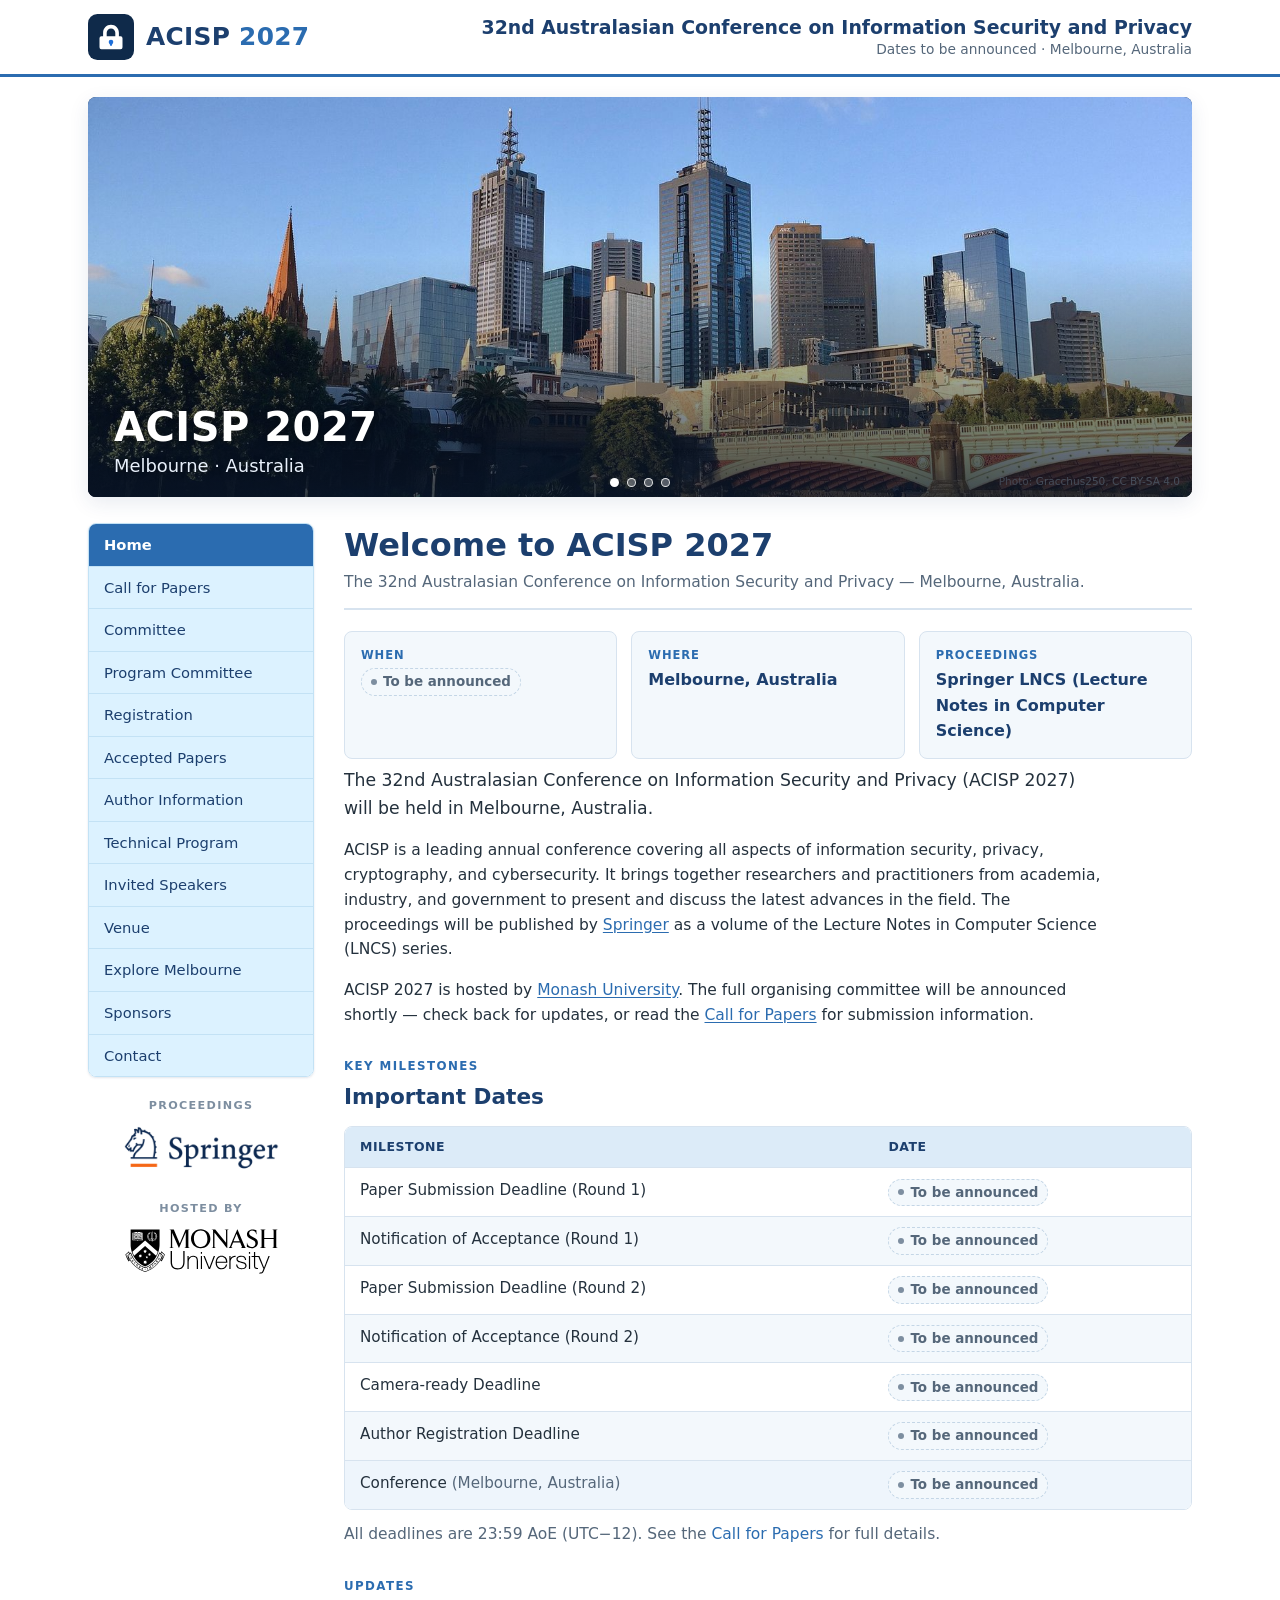
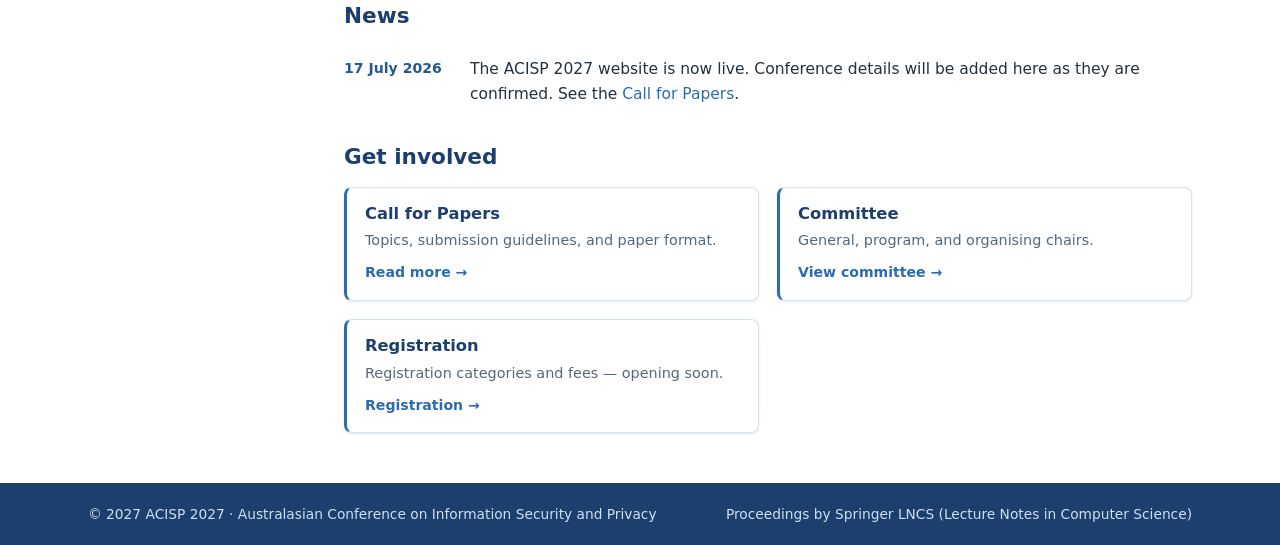
==== index.html @ 9290868c "Initial ACISP 2027 website Static site for the 32nd Australasian Conference on Information Security " ====
<!DOCTYPE html>
<html lang="en">
  <head>
    <meta charset="utf-8" />
    <meta name="viewport" content="width=device-width, initial-scale=1" />
    <title>ACISP 2027 — Australasian Conference on Information Security and Privacy</title>
    <meta name="description" content="ACISP 2027, the 32nd Australasian Conference on Information Security and Privacy, Melbourne, Australia. Proceedings by Springer LNCS. See the Call for Papers." />
    <link rel="canonical" href="https://acisp.org/" />

    <meta property="og:type" content="website" />
    <meta property="og:title" content="ACISP 2027 — Information Security &amp; Privacy Conference" />
    <meta property="og:description" content="The 32nd Australasian Conference on Information Security and Privacy, Melbourne, 2027." />
    <meta property="og:url" content="https://acisp.org/" />
    <meta property="og:image" content="https://acisp.org/img/banner-city.jpg" />

    <link rel="icon" type="image/svg+xml" href="img/favicon.svg" />
    <link rel="stylesheet" href="css/styles.css" />
    <script src="js/site.js" defer></script>
    <script type="application/ld+json">
      {
        "@context": "https://schema.org",
        "@type": "Event",
        "name": "ACISP 2027 — Australasian Conference on Information Security and Privacy",
        "description": "The 32nd Australasian Conference on Information Security and Privacy (ACISP 2027), Melbourne, Australia.",
        "eventAttendanceMode": "https://schema.org/OfflineEventAttendanceMode",
        "eventStatus": "https://schema.org/EventScheduled",
        "url": "https://acisp.org/",
        "location": {
          "@type": "Place",
          "name": "Melbourne, Australia",
          "address": { "@type": "PostalAddress", "addressLocality": "Melbourne", "addressRegion": "VIC", "addressCountry": "AU" }
        }
      }
    </script>
  </head>
  <body>
    <noscript><div class="noscript-banner">This site uses JavaScript to load conference details from data files. Please enable JavaScript for the full experience.</div></noscript>

    <main id="main">
      <section class="pagehead">
        <div class="pagehead__inner">
          <h1>Welcome to ACISP 2027</h1>
          <p>The <span data-config="edition">32nd</span> Australasian Conference on Information Security and Privacy — <span data-config="city">Melbourne</span>, <span data-config="country">Australia</span>.</p>
        </div>
      </section>

      <section class="section">
        <ul class="facts">
          <li><p class="k">When</p><p class="v"><span data-config="dates" data-tba="To be announced">To be announced</span></p></li>
          <li><p class="k">Where</p><p class="v"><span data-config="city">Melbourne</span>, <span data-config="country">Australia</span></p></li>
          <li><p class="k">Proceedings</p><p class="v"><span data-config="proceedings">Springer LNCS</span></p></li>
        </ul>
        <div class="prose">
          <p class="lead">
            The <span data-config="edition">32nd</span> Australasian Conference on Information
            Security and Privacy (ACISP 2027) will be held in
            <span data-config="city">Melbourne</span>, <span data-config="country">Australia</span>.
          </p>
          <p>
            ACISP is a leading annual conference covering all aspects of information security,
            privacy, cryptography, and cybersecurity. It brings together researchers and
            practitioners from academia, industry, and government to present and discuss the latest
            advances in the field. The proceedings will be published by
            <a href="https://www.springer.com/gp/computer-science/lncs" target="_blank" rel="noopener">Springer</a>
            as a volume of the Lecture Notes in Computer Science (LNCS) series.
          </p>
          <p>
            ACISP 2027 is hosted by
            <a href="https://www.monash.edu/" target="_blank" rel="noopener">Monash University</a>.
            The full organising committee will be announced shortly — check back for updates, or
            read the <a href="cfp.html">Call for Papers</a> for submission information.
          </p>
        </div>
      </section>

      <section class="section">
        <div class="section__head">
          <span class="eyebrow">Key milestones</span>
          <h2>Important Dates</h2>
        </div>
        <div data-render="dates"></div>
        <p class="muted" style="margin-top: .8rem;">
          All deadlines are 23:59 AoE (UTC−12). See the <a href="cfp.html">Call for Papers</a> for full details.
        </p>
      </section>

      <section class="section">
        <div class="section__head">
          <span class="eyebrow">Updates</span>
          <h2>News</h2>
        </div>
        <div data-render="news"></div>
      </section>

      <section class="section">
        <div class="section__head"><h2>Get involved</h2></div>
        <div class="grid grid--3">
          <a class="linkcard" href="cfp.html">
            <h3>Call for Papers</h3>
            <p>Topics, submission guidelines, and paper format.</p>
            <span class="arrow">Read more →</span>
          </a>
          <a class="linkcard" href="committee.html">
            <h3>Committee</h3>
            <p>General, program, and organising chairs.</p>
            <span class="arrow">View committee →</span>
          </a>
          <a class="linkcard" href="registration.html">
            <h3>Registration</h3>
            <p>Registration categories and fees — opening soon.</p>
            <span class="arrow">Registration →</span>
          </a>
        </div>
      </section>
    </main>
  </body>
</html>
---- css/styles.css ----
/* =============================================================
   ACISP 2027 — Design System (v2)
   Familiar ACISP layout: top title bar · left menu · content column
   Refined "ACISP blue" palette.
   ============================================================= */

/* ---------- Design tokens ---------- */
:root {
  --navy:        #1c3f6e;   /* headings, conference title */
  --navy-800:    #163258;
  --accent:      #2b6cb0;   /* links, active menu, actions */
  --accent-600:  #235a94;   /* hover */
  --accent-050:  #eef5fc;   /* tint */

  --menu:        #dcf2ff;   /* menu item background */
  --menu-hover:  #e9f7ff;
  --menu-line:   #c3e2f5;

  --ink:         #24313d;   /* body text */
  --muted:       #55677a;   /* secondary text (AA on white) */
  --faint:       #7d8ea0;
  --line:        #d7e3ef;
  --line-2:      #c4d6e6;
  --bg:          #ffffff;
  --bg-soft:     #f3f8fc;
  --table-head:  #dcebf8;

  --warn-bg:     #fff8ec;
  --warn-line:   #e8c98a;

  --sans: system-ui, -apple-system, "Segoe UI", Roboto, "Helvetica Neue", Arial, sans-serif;

  --maxw: 1160px;
  --readw: 760px;
  --sidebar-w: 226px;
  --radius: 8px;
  --radius-sm: 5px;
  --gutter: clamp(14px, 3.5vw, 28px);
  --shadow-sm: 0 1px 2px rgba(28, 63, 110, .06), 0 1px 3px rgba(28, 63, 110, .08);
  --shadow-md: 0 6px 20px rgba(28, 63, 110, .10);
}

/* ---------- Reset ---------- */
*, *::before, *::after { box-sizing: border-box; }
html { -webkit-text-size-adjust: 100%; scroll-behavior: smooth; }
body {
  margin: 0;
  font-family: var(--sans);
  font-size: 15.5px;
  line-height: 1.6;
  color: var(--ink);
  background: var(--bg);
  -webkit-font-smoothing: antialiased;
  text-rendering: optimizeLegibility;
}
img { max-width: 100%; height: auto; }
a { color: var(--accent); text-decoration: none; }
a:hover { color: var(--accent-600); text-decoration: underline; }
h1, h2, h3, h4 { color: var(--navy); line-height: 1.28; font-weight: 700; }
h1 { font-size: clamp(1.5rem, 3vw, 2rem); margin: 0 0 .5rem; }
h2 { font-size: 1.3rem; margin: 1.6rem 0 .6rem; }
h3 { font-size: 1.08rem; margin: 1.3rem 0 .45rem; }
p { margin: 0 0 1rem; }
hr { border: 0; border-top: 1px solid var(--line); margin: 1.6rem 0; }
:focus-visible { outline: 3px solid var(--accent); outline-offset: 2px; border-radius: 3px; }

.skip-link { position: absolute; left: -999px; top: 0; z-index: 200; background: var(--navy); color: #fff; padding: 10px 16px; border-radius: 0 0 8px 0; }
.skip-link:focus { left: 0; }

/* ---------- Top title bar ---------- */
.topbar { background: #fff; border-bottom: 3px solid var(--accent); }
.topbar__inner {
  max-width: var(--maxw); margin-inline: auto; padding: 14px var(--gutter);
  display: flex; align-items: center; justify-content: space-between; gap: 18px;
}
.brandbar { display: flex; align-items: center; gap: 12px; text-decoration: none; }
.brandbar:hover { text-decoration: none; }
.brandbar img { height: 46px; width: auto; display: block; }
.brandbar__acronym { font-size: 1.55rem; font-weight: 800; color: var(--navy); letter-spacing: .3px; line-height: 1; }
.brandbar__acronym span { color: var(--accent); }
.conf-title { text-align: right; color: var(--navy); line-height: 1.25; }
.conf-title__name { font-size: clamp(.98rem, 1.6vw, 1.18rem); font-weight: 700; }
.conf-title__meta { font-size: .86rem; color: var(--muted); font-weight: 500; margin-top: 2px; }
.topbar__toggle { display: none; background: transparent; border: 1px solid var(--line-2); color: var(--navy); border-radius: 7px; padding: 8px 10px; cursor: pointer; }

/* ---------- Content shell: sidebar + main ---------- */
.site-content {
  max-width: var(--maxw); margin-inline: auto; padding: 26px var(--gutter) 40px;
  display: flex; gap: 30px; align-items: flex-start;
}
main { flex: 1 1 auto; min-width: 0; }
/* Neutralise the full-bleed section/container pattern inside the column */
main .container { max-width: none; width: auto; margin: 0; padding: 0; }
main .section { padding: 0; margin: 0 0 1.6rem; }
main .section:last-child { margin-bottom: 0; }
main .section--soft { background: none; border: 0; }
main .prose { max-width: var(--readw); }

/* ---------- Sidebar ---------- */
.sidebar { flex: 0 0 var(--sidebar-w); width: var(--sidebar-w); position: sticky; top: 18px; }
.menu { list-style: none; margin: 0 0 22px; padding: 0; border: 1px solid var(--menu-line); border-radius: var(--radius); overflow: hidden; box-shadow: var(--shadow-sm); }
.menu li + li { border-top: 1px solid var(--menu-line); }
.menu a { display: block; padding: 9px 15px; background: var(--menu); color: var(--navy); font-size: .92rem; font-weight: 500; text-decoration: none; }
.menu a:hover { background: var(--menu-hover); color: var(--accent-600); padding-left: 18px; text-decoration: none; transition: padding .12s; }
.menu a[aria-current="page"] { background: var(--accent); color: #fff; font-weight: 600; }
.menu a[aria-current="page"]:hover { color: #fff; padding-left: 15px; }
.sidebar__partners { text-align: center; padding: 0 6px; }
.sidebar__partners h4 { font-size: .7rem; letter-spacing: .12em; text-transform: uppercase; color: var(--faint); margin: 0 0 12px; font-weight: 700; }
.sidebar__partners a { display: block; margin: 0 auto 16px; }
.sidebar__partners img { max-width: 155px; max-height: 66px; width: auto; margin: 0 auto; }
.sidebar__partners .tba { margin-top: 4px; }

/* ---------- Site banner slideshow (Melbourne photos, every page) ---------- */
.site-banner-wrap { max-width: var(--maxw); margin-inline: auto; padding: 20px var(--gutter) 0; }
.site-banner { position: relative; height: clamp(220px, 32vw, 400px); border-radius: var(--radius); overflow: hidden; box-shadow: var(--shadow-md); background: var(--navy-800); }
.site-banner__slide { position: absolute; inset: 0; opacity: 0; transition: opacity .9s ease; }
.site-banner__slide.is-active { opacity: 1; }
.site-banner__slide img { display: block; width: 100%; height: 100%; object-fit: cover; object-position: center 20%; }
.site-banner__overlay { position: absolute; inset: 0; display: flex; flex-direction: column; justify-content: flex-end; padding: 20px 26px 16px; background: linear-gradient(180deg, rgba(9, 23, 42, 0) 40%, rgba(9, 23, 42, .78) 100%); pointer-events: none; }
.site-banner__dots { position: absolute; left: 50%; transform: translateX(-50%); bottom: 10px; display: flex; gap: 8px; z-index: 2; }
.site-banner__dot { width: 9px; height: 9px; border-radius: 50%; border: 1px solid rgba(255, 255, 255, .85); background: rgba(255, 255, 255, .3); padding: 0; cursor: pointer; }
.site-banner__dot:hover { background: rgba(255, 255, 255, .65); }
.site-banner__dot.is-active { background: #fff; }
@media (prefers-reduced-motion: reduce) { .site-banner__slide { transition: none; } }
.site-banner__title { margin: 0; color: #fff; font-size: clamp(1.7rem, 3.6vw, 2.5rem); font-weight: 800; letter-spacing: .5px; line-height: 1.1; text-shadow: 0 1px 8px rgba(0, 0, 0, .45); }
.site-banner__sub { margin: 3px 0 0; color: #e8f0fb; font-size: clamp(.92rem, 1.7vw, 1.12rem); font-weight: 500; text-shadow: 0 1px 6px rgba(0, 0, 0, .5); }
.site-banner__credit { position: absolute; right: 12px; bottom: 7px; font-size: .66rem; color: rgba(255, 255, 255, .72); }
.site-banner__credit a { color: rgba(255, 255, 255, .85); }

/* ---------- Page heading (interior + home) ---------- */
.pagehead { background: none; border: 0; }
.pagehead__inner { padding: 0; border-bottom: 2px solid var(--line); margin-bottom: 1.3rem; padding-bottom: .8rem; }
.pagehead h1 { margin: .1rem 0 .3rem; }
.pagehead p { color: var(--muted); max-width: var(--readw); margin: 0; }
.breadcrumb { font-size: .82rem; color: var(--muted); margin: 0 0 .3rem; }
.breadcrumb a { color: var(--muted); }

/* ---------- Prose / content ---------- */
.section__head { max-width: var(--readw); margin-bottom: 1rem; }
.section__head h2 { font-size: 1.35rem; margin: 0 0 .3rem; }
.section__head p { color: var(--muted); margin: 0; }
.eyebrow { display: inline-block; font-size: .74rem; font-weight: 700; letter-spacing: .12em; text-transform: uppercase; color: var(--accent); margin-bottom: .4rem; }
.prose { max-width: var(--readw); }
.prose h2 { font-size: 1.25rem; margin: 1.8rem 0 .5rem; }
.prose h3 { font-size: 1.06rem; margin: 1.4rem 0 .4rem; }
.prose h4 { font-size: 1rem; margin: 1.3rem 0 .4rem; }
.prose ul, .prose ol { margin: 0 0 1rem; padding-left: 1.3rem; }
.prose li { margin: .3rem 0; }
.prose a { text-decoration: underline; text-underline-offset: 2px; }
.lead { font-size: 1.08rem; color: var(--ink); }
.group-title { font-size: 1.2rem; color: var(--navy); margin: 1.6rem 0 .7rem; }
.group-title:first-child { margin-top: .1rem; }

/* ---------- Buttons ---------- */
.btn { display: inline-flex; align-items: center; gap: 8px; font-size: .94rem; font-weight: 600; line-height: 1; padding: 10px 18px; border-radius: 7px; border: 1px solid transparent; cursor: pointer; text-decoration: none; transition: background .15s, border-color .15s, color .15s; }
.btn:hover { text-decoration: none; }
.btn--primary { background: var(--accent); color: #fff; }
.btn--primary:hover { background: var(--accent-600); color: #fff; }
.btn--outline { background: #fff; color: var(--accent); border-color: var(--line-2); }
.btn--outline:hover { border-color: var(--accent); background: var(--accent-050); color: var(--accent-600); }
.btn--sm { padding: 7px 13px; font-size: .86rem; }
.btn.is-disabled, .btn[aria-disabled="true"] { opacity: .55; pointer-events: none; }

/* ---------- Cards / grids ---------- */
.card { background: #fff; border: 1px solid var(--line); border-radius: var(--radius); padding: 20px; box-shadow: var(--shadow-sm); }
.card h3 { margin-top: 0; }
.grid { display: grid; gap: 18px; }
.grid--2 { grid-template-columns: repeat(2, 1fr); }
.grid--3 { grid-template-columns: repeat(2, 1fr); }
.linkcard { display: flex; flex-direction: column; gap: 5px; background: #fff; border: 1px solid var(--line); border-left: 3px solid var(--accent); border-radius: var(--radius); padding: 16px 18px; box-shadow: var(--shadow-sm); transition: box-shadow .15s, transform .12s; }
.linkcard:hover { box-shadow: var(--shadow-md); transform: translateY(-2px); text-decoration: none; }
.linkcard h3 { font-size: 1.02rem; margin: 0; }
.linkcard p { color: var(--muted); font-size: .9rem; margin: 0; }
.linkcard .arrow { color: var(--accent); font-weight: 600; font-size: .88rem; margin-top: 4px; }

/* Quick facts (home) */
.facts { display: grid; grid-template-columns: repeat(3, 1fr); gap: 14px; margin: 0 0 .5rem; padding: 0; list-style: none; }
.facts li { background: var(--bg-soft); border: 1px solid var(--line); border-radius: var(--radius); padding: 14px 16px; }
.facts .k { font-size: .72rem; font-weight: 700; letter-spacing: .08em; text-transform: uppercase; color: var(--accent); margin: 0 0 3px; }
.facts .v { font-size: 1rem; font-weight: 600; color: var(--navy); margin: 0; }

/* ---------- Tables ---------- */
.table-wrap { overflow-x: auto; border: 1px solid var(--line); border-radius: var(--radius); }
table.data { width: 100%; border-collapse: collapse; font-size: .95rem; background: #fff; }
table.data th, table.data td { text-align: left; padding: 10px 15px; border-bottom: 1px solid var(--line); vertical-align: top; }
table.data thead th { background: var(--table-head); color: var(--navy); font-size: .78rem; letter-spacing: .04em; text-transform: uppercase; }
table.data tbody tr:nth-child(even) td { background: var(--bg-soft); }
table.data tbody tr:last-child td { border-bottom: 0; }

.dates td:last-child { white-space: nowrap; font-variant-numeric: tabular-nums; color: var(--navy); font-weight: 600; }
.dates .struck td:first-child { color: var(--muted); }
.dates s { color: var(--muted); }
.dates .row-highlight td { background: var(--accent-050) !important; }
.dates .row-highlight td:last-child { color: var(--accent-600); }

table.data tr.subhead td, table.data tr.subhead th { background: var(--navy); color: #fff; font-weight: 700; text-transform: uppercase; letter-spacing: .04em; font-size: .78rem; text-align: left; }

/* ---------- Committee ---------- */
.committee-group { margin-bottom: 24px; }
.committee-group h2 { font-size: 1.05rem; color: var(--navy); padding-bottom: 7px; border-bottom: 2px solid var(--accent); display: inline-block; margin: 0 0 12px; }
.people { display: grid; grid-template-columns: repeat(auto-fill, minmax(260px, 1fr)); gap: 2px 24px; }
.person { padding: 7px 0; border-bottom: 1px solid var(--line); }
.person__name { font-weight: 600; color: var(--ink); }
.person__aff { color: var(--muted); font-size: .9rem; }
.pc-list { columns: 2; column-gap: 36px; }
.pc-list .person { break-inside: avoid; }

/* ---------- Speakers ---------- */
.speaker { display: grid; grid-template-columns: 130px 1fr; gap: 22px; align-items: start; padding: 22px; border: 1px solid var(--line); border-radius: var(--radius); background: #fff; box-shadow: var(--shadow-sm); margin-bottom: 20px; }
.speaker__photo { width: 130px; height: 130px; border-radius: 10px; object-fit: cover; background: var(--bg-soft); border: 1px solid var(--line); }
.speaker__photo--ph { display: flex; align-items: center; justify-content: center; color: var(--faint); font-size: 1.8rem; font-weight: 700; }
.speaker h2 { margin: 0 0 2px; font-size: 1.2rem; }
.speaker__aff { color: var(--muted); margin: 0 0 8px; }
.speaker__title { font-weight: 600; color: var(--accent-600); margin: 0 0 4px; }
.speaker__sched { font-size: .86rem; color: var(--muted); margin: 0 0 12px; }
.speaker__label { font-weight: 700; color: var(--navy); }

/* ---------- Sponsors ---------- */
.sponsor-tier { margin-bottom: 26px; }
.sponsor-tier h2 { text-align: center; font-size: 1rem; letter-spacing: .05em; text-transform: uppercase; color: var(--muted); margin: 0 0 14px; }
.sponsor-row { display: flex; flex-wrap: wrap; gap: 20px; justify-content: center; align-items: center; }
.sponsor { display: flex; align-items: center; justify-content: center; min-width: 160px; height: 100px; padding: 14px 20px; background: #fff; border: 1px solid var(--line); border-radius: var(--radius); }
.sponsor img { max-height: 66px; width: auto; }

/* ---------- Callouts / misc ---------- */
.callout { border: 1px solid var(--line-2); border-left: 4px solid var(--accent); background: var(--accent-050); padding: 13px 16px; border-radius: var(--radius-sm); margin: 1.1rem 0; }
.callout p:last-child { margin-bottom: 0; }
.callout--note { border-left-color: var(--warn-line); background: var(--warn-bg); }
.callout__label { font-weight: 700; color: var(--navy); }

.tba { display: inline-flex; align-items: center; gap: 6px; font-size: .84rem; font-weight: 600; color: var(--muted); background: var(--bg-soft); border: 1px dashed var(--line-2); padding: 2px 9px; border-radius: 999px; }
.tba::before { content: ""; width: 6px; height: 6px; border-radius: 50%; background: var(--faint); }
.empty-note { color: var(--muted); font-style: italic; padding: 14px 0; }

.chips { display: flex; flex-wrap: wrap; gap: 8px; padding: 0; margin: 0; list-style: none; }
.chip { background: #fff; border: 1px solid var(--line-2); color: var(--navy); border-radius: 999px; padding: 6px 14px; font-size: .9rem; font-weight: 500; }

.news { list-style: none; margin: 0; padding: 0; }
.news li { padding: 11px 0; border-bottom: 1px solid var(--line); display: flex; gap: 14px; }
.news li:last-child { border-bottom: 0; }
.news time { flex: 0 0 auto; min-width: 112px; color: var(--accent-600); font-weight: 600; font-size: .88rem; }

/* ---------- Footer ---------- */
.site-footer { background: var(--navy); color: #cfe0f2; margin-top: 10px; }
.site-footer .inner { max-width: var(--maxw); margin-inline: auto; padding: 20px var(--gutter); font-size: .86rem; display: flex; flex-wrap: wrap; gap: 6px 20px; justify-content: space-between; align-items: center; }
.site-footer a { color: #dcebfa; }

/* ---------- Utility ---------- */
.center { text-align: center; }
.muted { color: var(--muted); }
.mt-0 { margin-top: 0; } .mb-0 { margin-bottom: 0; }
.stack > * + * { margin-top: 1rem; }
.visually-hidden { position: absolute; width: 1px; height: 1px; padding: 0; margin: -1px; overflow: hidden; clip: rect(0 0 0 0); white-space: nowrap; border: 0; }
.noscript-banner { background: var(--warn-bg); border-bottom: 1px solid var(--warn-line); color: #7a5a12; text-align: center; padding: 10px 16px; font-size: .9rem; }
.local-banner { background: var(--navy); color: #fff; border-bottom: 2px solid var(--accent); padding: 12px 18px; text-align: center; font-size: .9rem; line-height: 1.5; }
.local-banner strong { color: #fff; }
.local-banner code { background: rgba(255,255,255,.16); padding: 2px 7px; border-radius: 5px; font-size: .9em; }
.local-banner a { color: #bcd4f5; }

/* ---------- Responsive ---------- */
@media (max-width: 860px) {
  .topbar__toggle { display: inline-flex; }
  .conf-title { display: none; }
  .site-content { flex-direction: column; gap: 18px; padding-top: 18px; }
  .sidebar { position: static; width: 100%; flex-basis: auto; }
  .menu { display: none; }
  .menu.is-open { display: block; }
  .sidebar__partners { display: none; }
  .pc-list { columns: 1; }
  .speaker { grid-template-columns: 1fr; }
  .speaker__photo { width: 110px; height: 110px; }
}
@media (max-width: 620px) {
  .grid--2, .grid--3 { grid-template-columns: 1fr; }
  .facts { grid-template-columns: 1fr; }
  .topbar__inner { min-height: 0; }
  .news li { flex-direction: column; gap: 2px; }
}

@media print {
  .topbar__toggle, .sidebar, .site-footer, .local-banner { display: none; }
  .site-content { display: block; }
  a { color: #000; text-decoration: underline; }
}
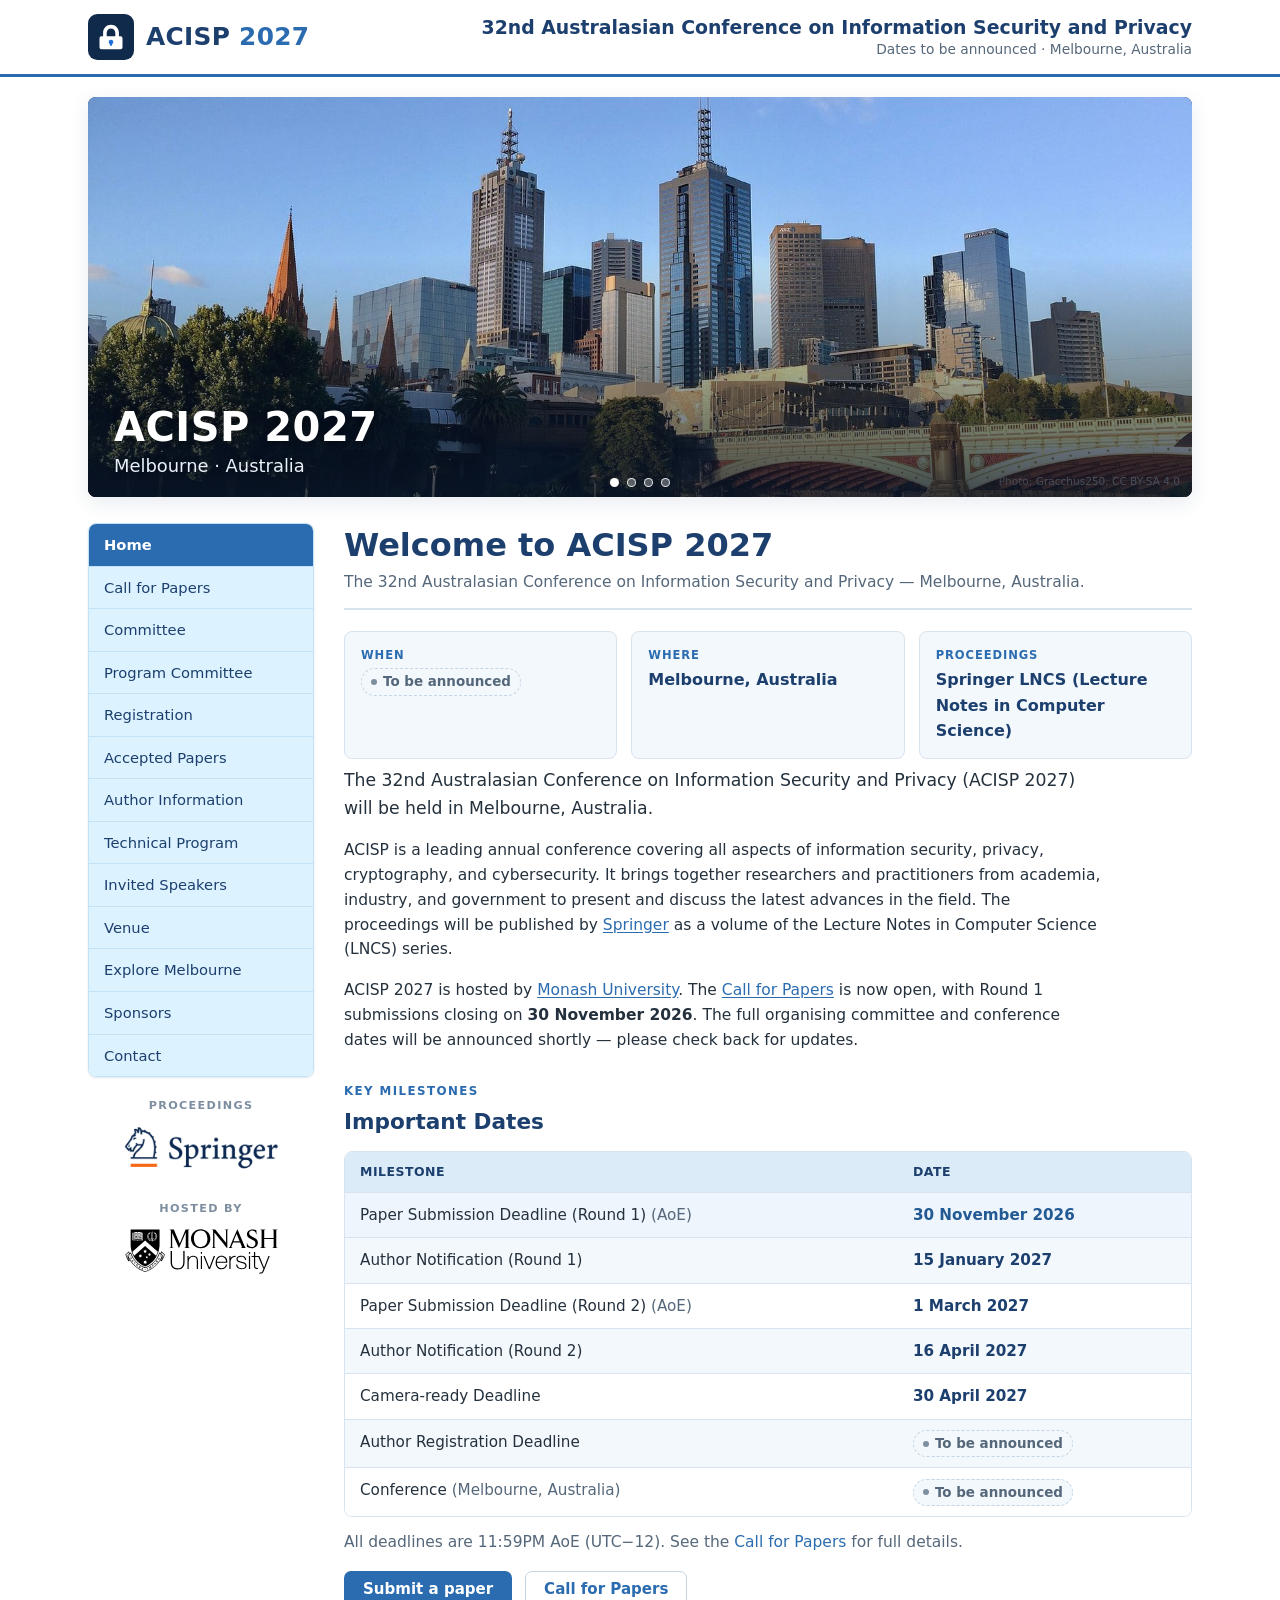
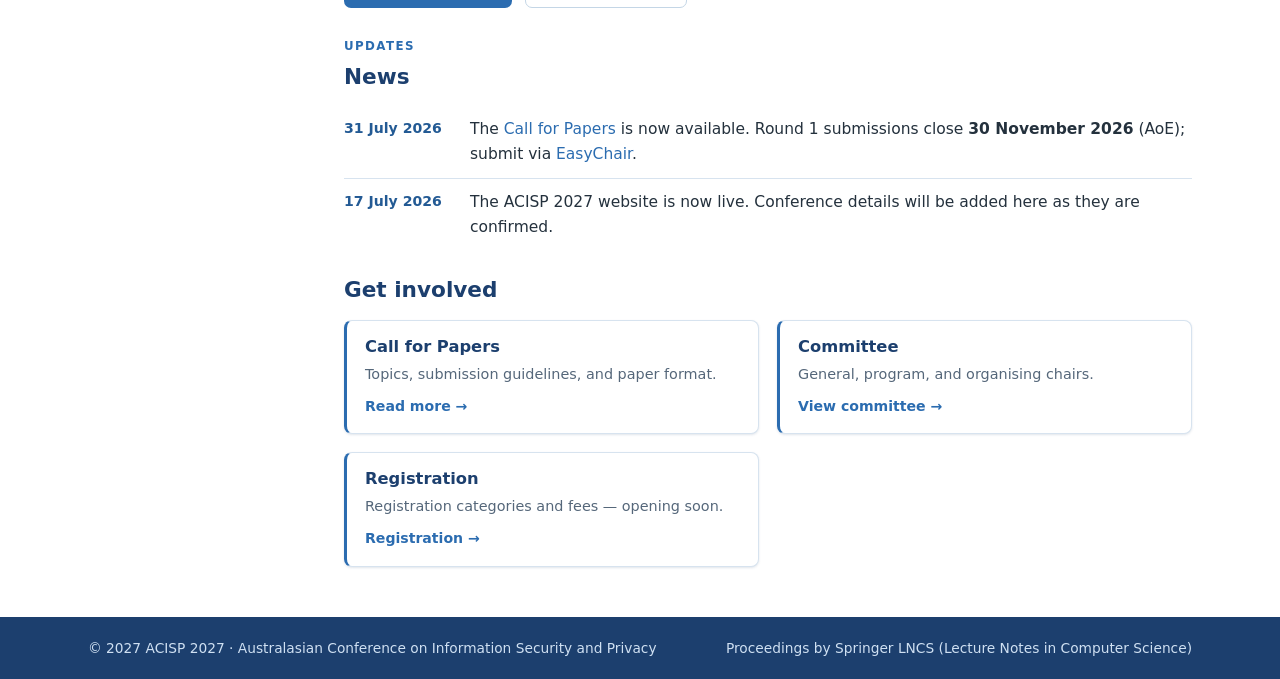
==== commit 35874b76: "Publish ACISP 2027 Call for Papers content Populate the site from the official CFP document: - topic" ====
--- a/index.html
+++ b/index.html
@@ -67,8 +67,9 @@
           <p>
             ACISP 2027 is hosted by
             <a href="https://www.monash.edu/" target="_blank" rel="noopener">Monash University</a>.
-            The full organising committee will be announced shortly — check back for updates, or
-            read the <a href="cfp.html">Call for Papers</a> for submission information.
+            The <a href="cfp.html">Call for Papers</a> is now open, with Round 1 submissions closing
+            on <strong>30 November 2026</strong>. The full organising committee and conference dates
+            will be announced shortly — please check back for updates.
           </p>
         </div>
       </section>
@@ -80,7 +81,13 @@
         </div>
         <div data-render="dates"></div>
         <p class="muted" style="margin-top: .8rem;">
-          All deadlines are 23:59 AoE (UTC−12). See the <a href="cfp.html">Call for Papers</a> for full details.
+          All deadlines are 11:59PM AoE (UTC−12). See the <a href="cfp.html">Call for Papers</a> for full details.
+        </p>
+        <p style="margin-top: 1rem;">
+          <a class="btn btn--primary" data-config-href="submission_url"
+             href="https://easychair.org/my/conference?conf=acisp2027"
+             target="_blank" rel="noopener">Submit a paper</a>
+          <a class="btn btn--outline" href="cfp.html" style="margin-left: 8px;">Call for Papers</a>
         </p>
       </section>
 
--- a/css/styles.css
+++ b/css/styles.css
@@ -147,6 +147,7 @@
 .prose ul, .prose ol { margin: 0 0 1rem; padding-left: 1.3rem; }
 .prose li { margin: .3rem 0; }
 .prose a { text-decoration: underline; text-underline-offset: 2px; }
+.prose a.btn, .prose a.btn:hover { text-decoration: none; }
 .lead { font-size: 1.08rem; color: var(--ink); }
 .group-title { font-size: 1.2rem; color: var(--navy); margin: 1.6rem 0 .7rem; }
 .group-title:first-child { margin-top: .1rem; }
@@ -234,6 +235,12 @@
 
 .chips { display: flex; flex-wrap: wrap; gap: 8px; padding: 0; margin: 0; list-style: none; }
 .chip { background: #fff; border: 1px solid var(--line-2); color: var(--navy); border-radius: 999px; padding: 6px 14px; font-size: .9rem; font-weight: 500; }
+
+/* Topics of interest — two columns, readable with long phrases */
+.topic-list { list-style: none; margin: 0 0 1rem; padding: 0; columns: 2; column-gap: 32px; }
+.topic-list li { break-inside: avoid; position: relative; padding: 5px 0 5px 18px; font-size: .95rem; }
+.topic-list li::before { content: ""; position: absolute; left: 2px; top: 13px; width: 6px; height: 6px; border-radius: 50%; background: var(--accent); }
+@media (max-width: 700px) { .topic-list { columns: 1; } }
 
 .news { list-style: none; margin: 0; padding: 0; }
 .news li { padding: 11px 0; border-bottom: 1px solid var(--line); display: flex; gap: 14px; }
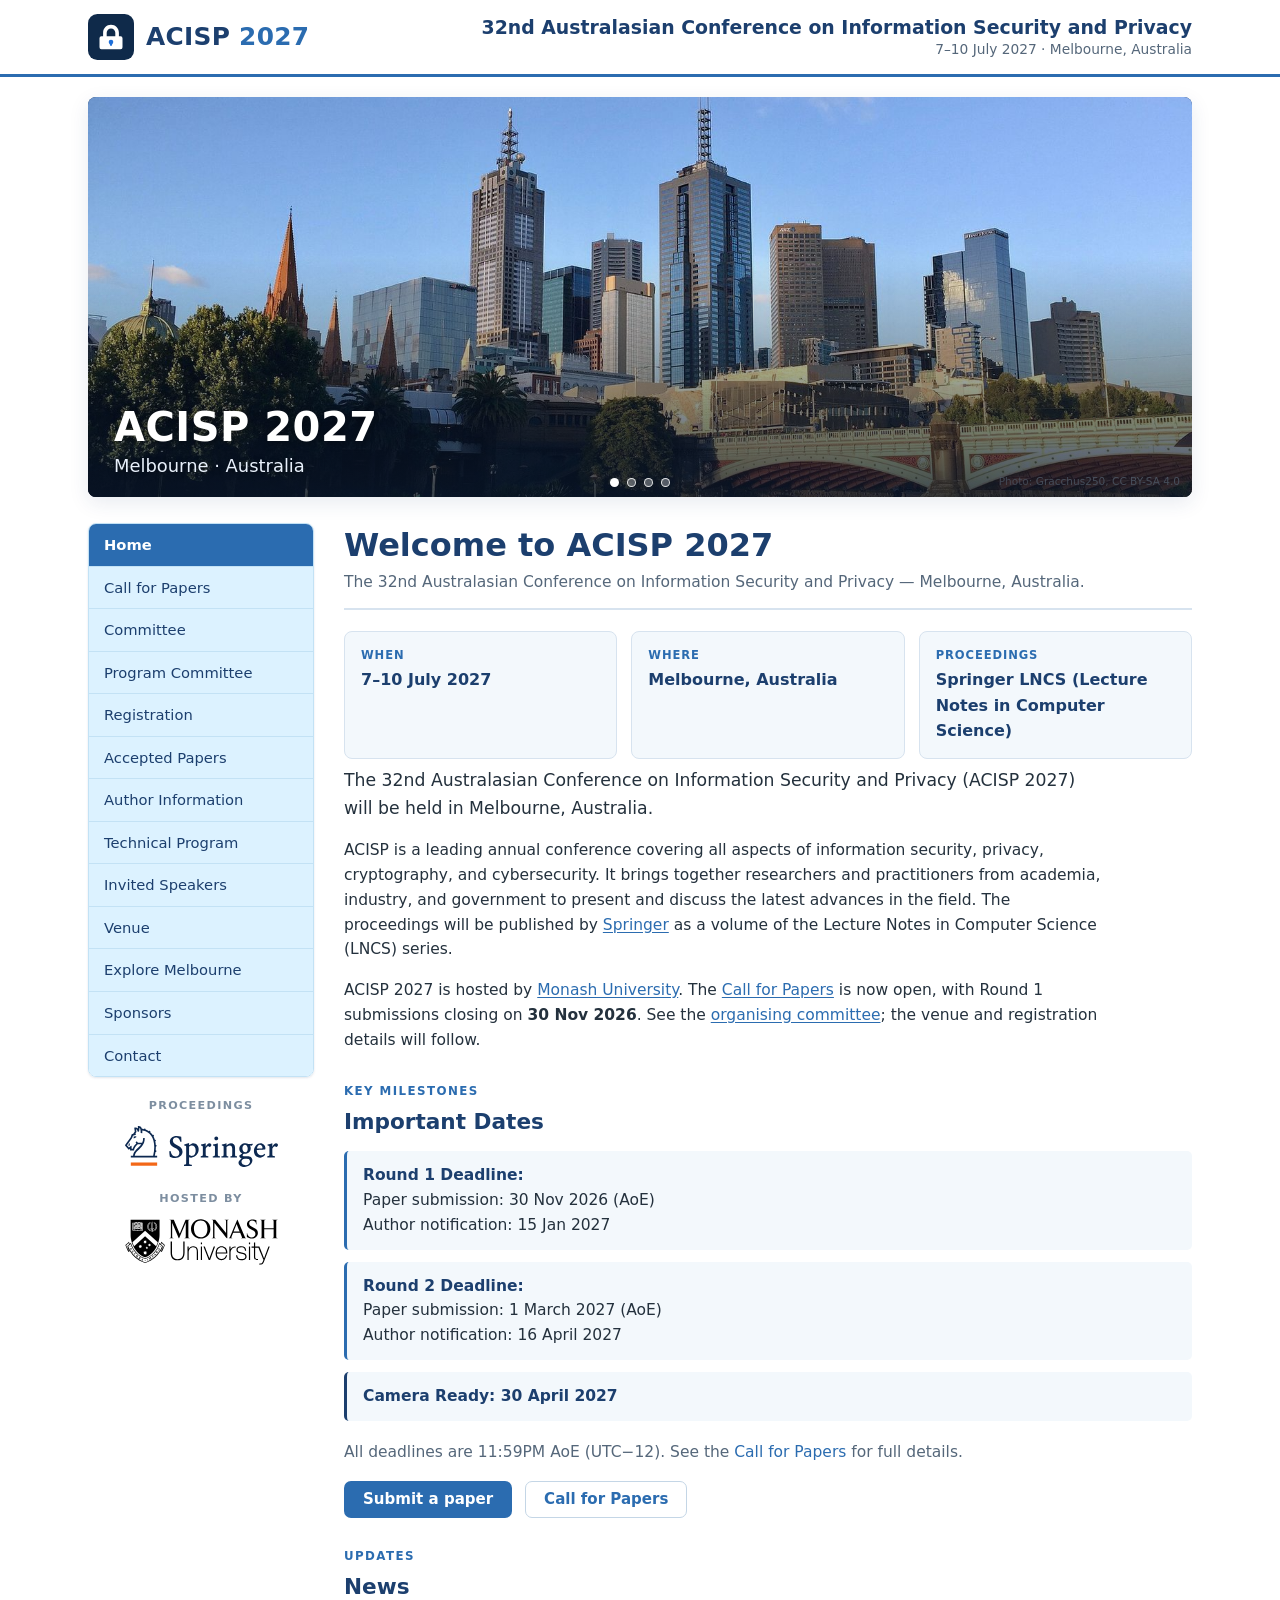
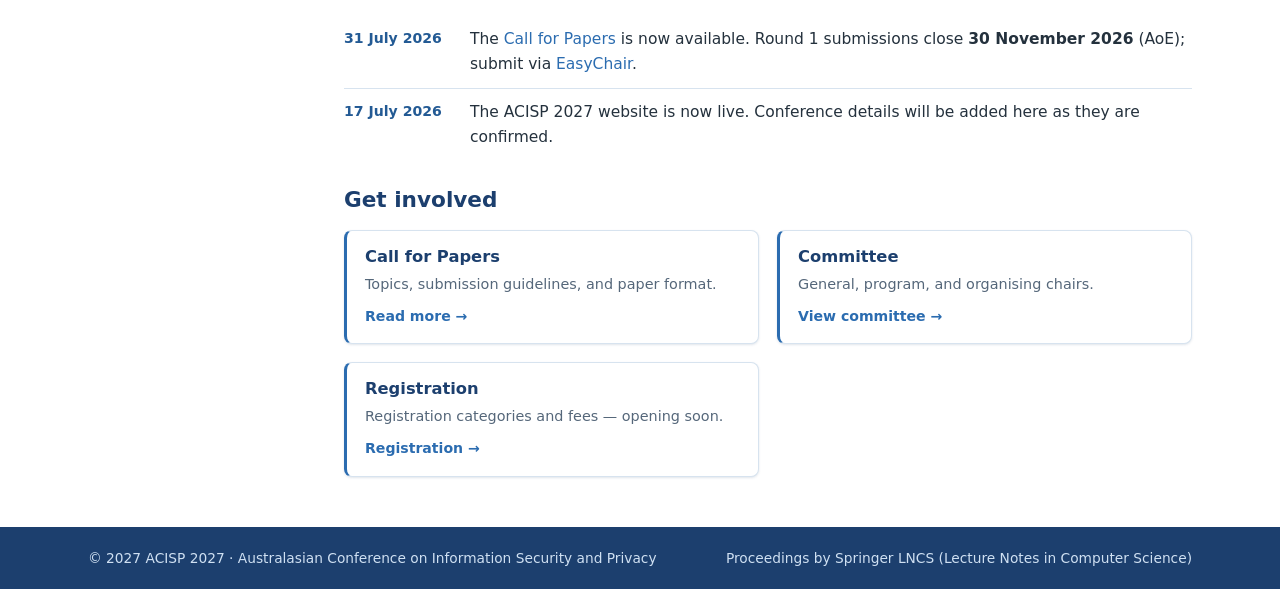
==== commit 8ebf8523: "Add confirmed conference dates and organising committee Dates are 7-10 July 2027. The committee list" ====
--- a/index.html
+++ b/index.html
@@ -68,8 +68,8 @@
             ACISP 2027 is hosted by
             <a href="https://www.monash.edu/" target="_blank" rel="noopener">Monash University</a>.
             The <a href="cfp.html">Call for Papers</a> is now open, with Round 1 submissions closing
-            on <strong>30 November 2026</strong>. The full organising committee and conference dates
-            will be announced shortly — please check back for updates.
+            on <strong>30 Nov 2026</strong>. See the <a href="committee.html">organising
+            committee</a>; the venue and registration details will follow.
           </p>
         </div>
       </section>
--- a/css/styles.css
+++ b/css/styles.css
@@ -236,11 +236,27 @@
 .chips { display: flex; flex-wrap: wrap; gap: 8px; padding: 0; margin: 0; list-style: none; }
 .chip { background: #fff; border: 1px solid var(--line-2); color: var(--navy); border-radius: 999px; padding: 6px 14px; font-size: .9rem; font-weight: 500; }
 
+/* Deadlines block — mirrors the Call for Papers document layout */
+.deadlines { margin: 1rem 0 1.2rem; }
+.deadlines .deadline-group { border-left: 3px solid var(--accent); background: var(--bg-soft); border-radius: var(--radius-sm); padding: 12px 16px; margin-bottom: 12px; }
+.deadlines .deadline-group p { margin: 0; }
+.deadlines .deadline-group strong { color: var(--navy); }
+.deadlines .deadline-single { border-left: 3px solid var(--navy); background: var(--bg-soft); border-radius: var(--radius-sm); padding: 12px 16px; margin: 0 0 12px; color: var(--navy); }
+
+/* Publisher logos, as they appear in the Call for Papers document.
+   Equal-size neutral frames keep the solid-colour LNCS block from
+   visually outweighing the line-art Springer wordmark. */
+.pub-logos { display: flex; flex-wrap: wrap; gap: 16px; margin: 1.6rem 0; }
+.pub-logos a { flex: 1 1 0; min-width: 220px; display: flex; align-items: center; justify-content: center; height: 116px; padding: 14px 22px; background: #fff; border: 1px solid var(--line); border-radius: var(--radius); }
+.pub-logos a:hover { border-color: var(--line-2); }
+/* Both marks stay sharp at 2x here: Springer is vector, and lncs.jpg is
+   296px tall (so retina-crisp up to a 148px display height). */
+.pub-logos img { max-height: 88px; max-width: 100%; width: auto; object-fit: contain; }
+
 /* Topics of interest — two columns, readable with long phrases */
-.topic-list { list-style: none; margin: 0 0 1rem; padding: 0; columns: 2; column-gap: 32px; }
-.topic-list li { break-inside: avoid; position: relative; padding: 5px 0 5px 18px; font-size: .95rem; }
+.topic-list { list-style: none; margin: 0 0 1rem; padding: 0; }
+.topic-list li { position: relative; padding: 5px 0 5px 18px; font-size: .95rem; }
 .topic-list li::before { content: ""; position: absolute; left: 2px; top: 13px; width: 6px; height: 6px; border-radius: 50%; background: var(--accent); }
-@media (max-width: 700px) { .topic-list { columns: 1; } }
 
 .news { list-style: none; margin: 0; padding: 0; }
 .news li { padding: 11px 0; border-bottom: 1px solid var(--line); display: flex; gap: 14px; }
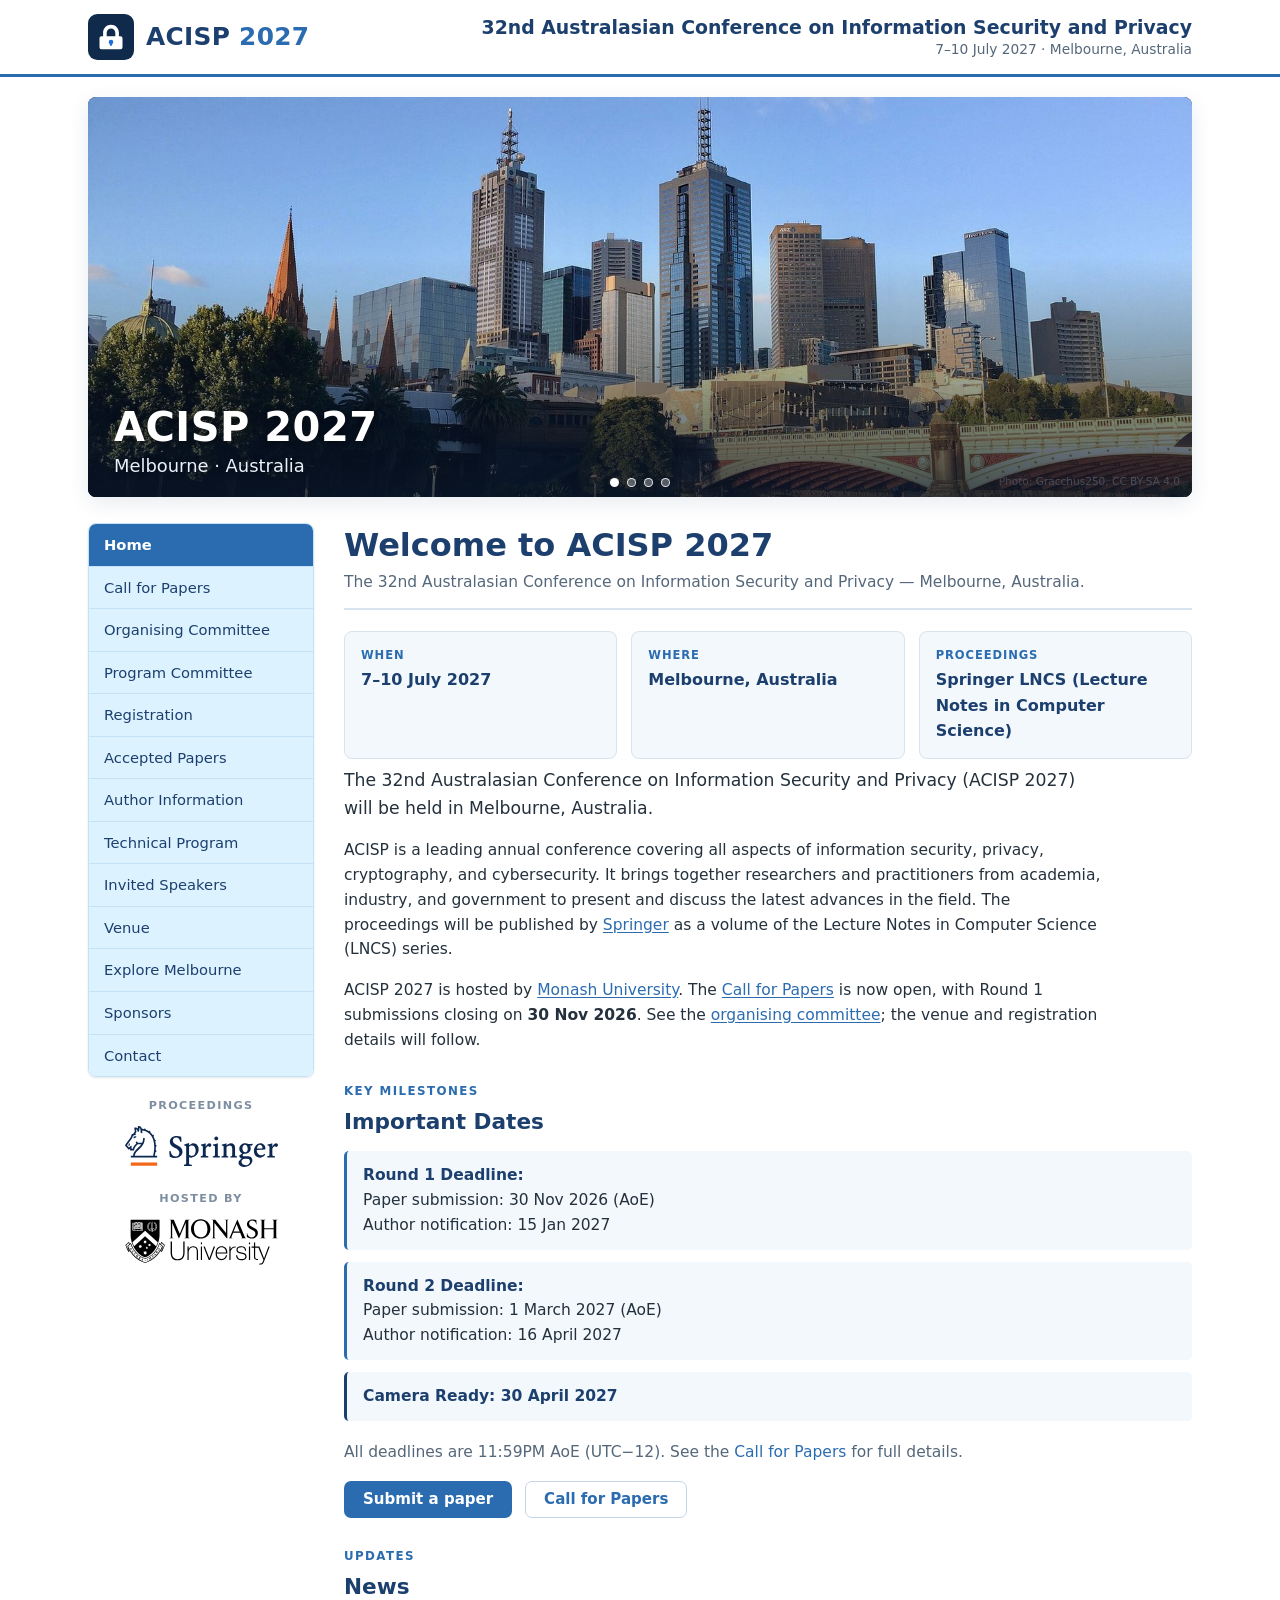
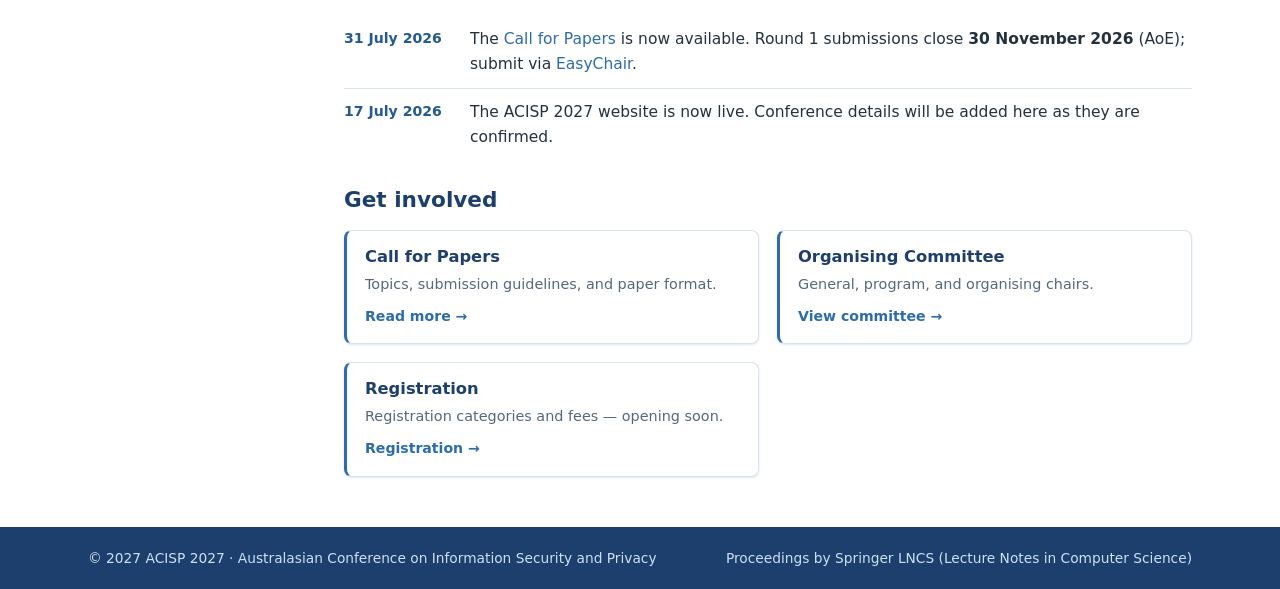
==== commit 29be0511: "Set the contact address and use the full committee name - general enquiries now go to wayne.yang@mon" ====
--- a/index.html
+++ b/index.html
@@ -108,7 +108,7 @@
             <span class="arrow">Read more →</span>
           </a>
           <a class="linkcard" href="committee.html">
-            <h3>Committee</h3>
+            <h3>Organising Committee</h3>
             <p>General, program, and organising chairs.</p>
             <span class="arrow">View committee →</span>
           </a>
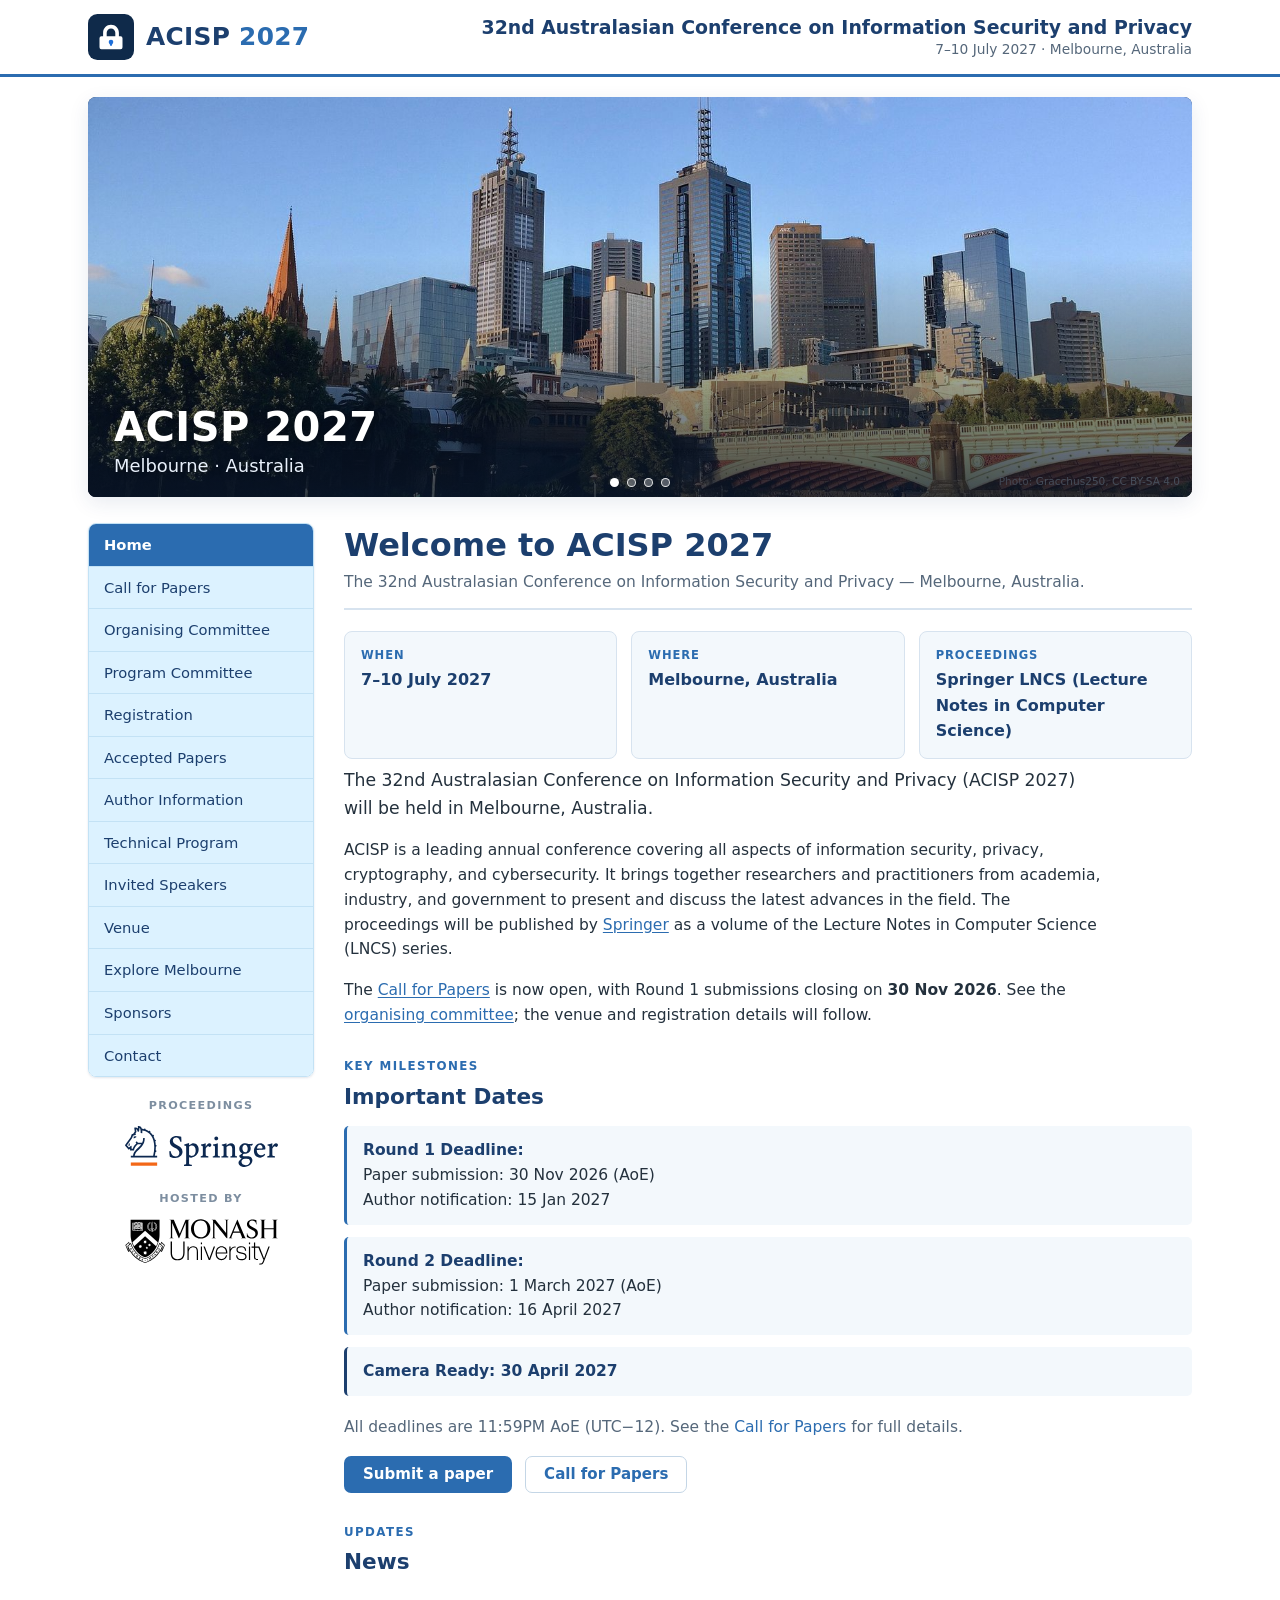
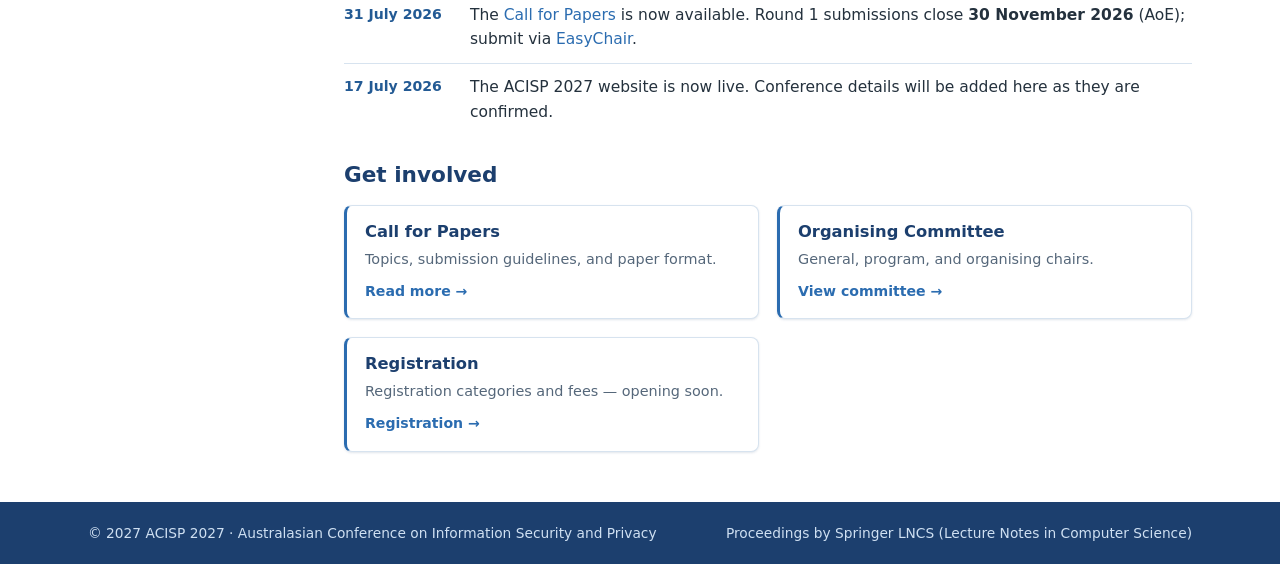
==== commit a6b2db3b: "Drop the host sentence from the home page Monash University is already shown in the sidebar under "H" ====
--- a/index.html
+++ b/index.html
@@ -65,8 +65,6 @@
             as a volume of the Lecture Notes in Computer Science (LNCS) series.
           </p>
           <p>
-            ACISP 2027 is hosted by
-            <a href="https://www.monash.edu/" target="_blank" rel="noopener">Monash University</a>.
             The <a href="cfp.html">Call for Papers</a> is now open, with Round 1 submissions closing
             on <strong>30 Nov 2026</strong>. See the <a href="committee.html">organising
             committee</a>; the venue and registration details will follow.
--- a/css/styles.css
+++ b/css/styles.css
@@ -197,12 +197,21 @@
 table.data tr.subhead td, table.data tr.subhead th { background: var(--navy); color: #fff; font-weight: 700; text-transform: uppercase; letter-spacing: .04em; font-size: .78rem; text-align: left; }
 
 /* ---------- Committee ---------- */
-.committee-group { margin-bottom: 24px; }
-.committee-group h2 { font-size: 1.05rem; color: var(--navy); padding-bottom: 7px; border-bottom: 2px solid var(--accent); display: inline-block; margin: 0 0 12px; }
-.people { display: grid; grid-template-columns: repeat(auto-fill, minmax(260px, 1fr)); gap: 2px 24px; }
-.person { padding: 7px 0; border-bottom: 1px solid var(--line); }
+/* Role on the left, its members on the right — stays compact with the one
+   or two people per role that an organising committee actually has. */
+.committee { max-width: 720px; border-top: 1px solid var(--line); }
+.committee-row { display: grid; grid-template-columns: 190px 1fr; gap: 8px 24px; padding: 14px 0; border-bottom: 1px solid var(--line); align-items: baseline; }
+.committee-role { font-size: .95rem; color: var(--navy); margin: 0; font-weight: 700; }
+.committee-people { list-style: none; margin: 0; padding: 0; }
+.committee-people li { padding: 2px 0; }
+.committee-people li + li { margin-top: 2px; }
 .person__name { font-weight: 600; color: var(--ink); }
 .person__aff { color: var(--muted); font-size: .9rem; }
+.person__aff::before { content: " · "; color: var(--line-2); }
+@media (max-width: 620px) {
+  .committee-row { grid-template-columns: 1fr; gap: 4px; }
+  .committee-role { color: var(--accent); font-size: .82rem; letter-spacing: .06em; text-transform: uppercase; }
+}
 .pc-list { columns: 2; column-gap: 36px; }
 .pc-list .person { break-inside: avoid; }
 
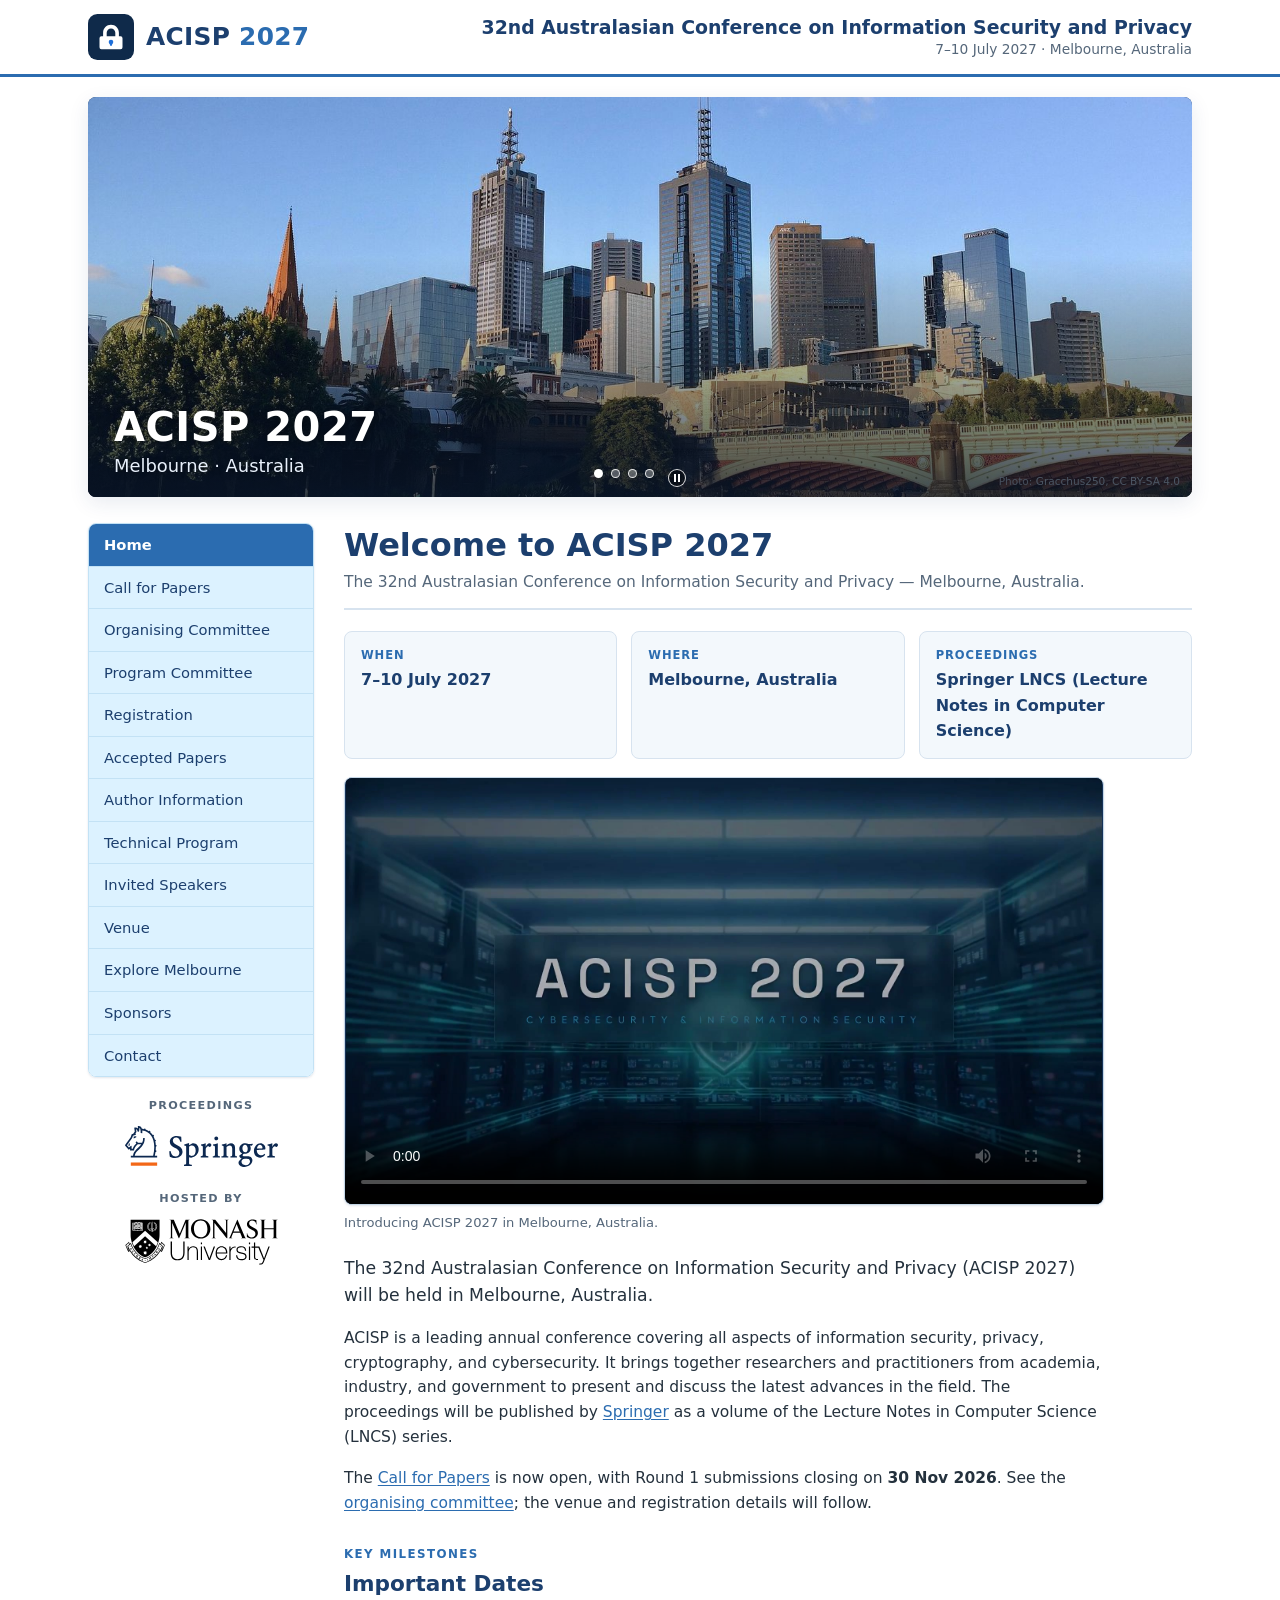
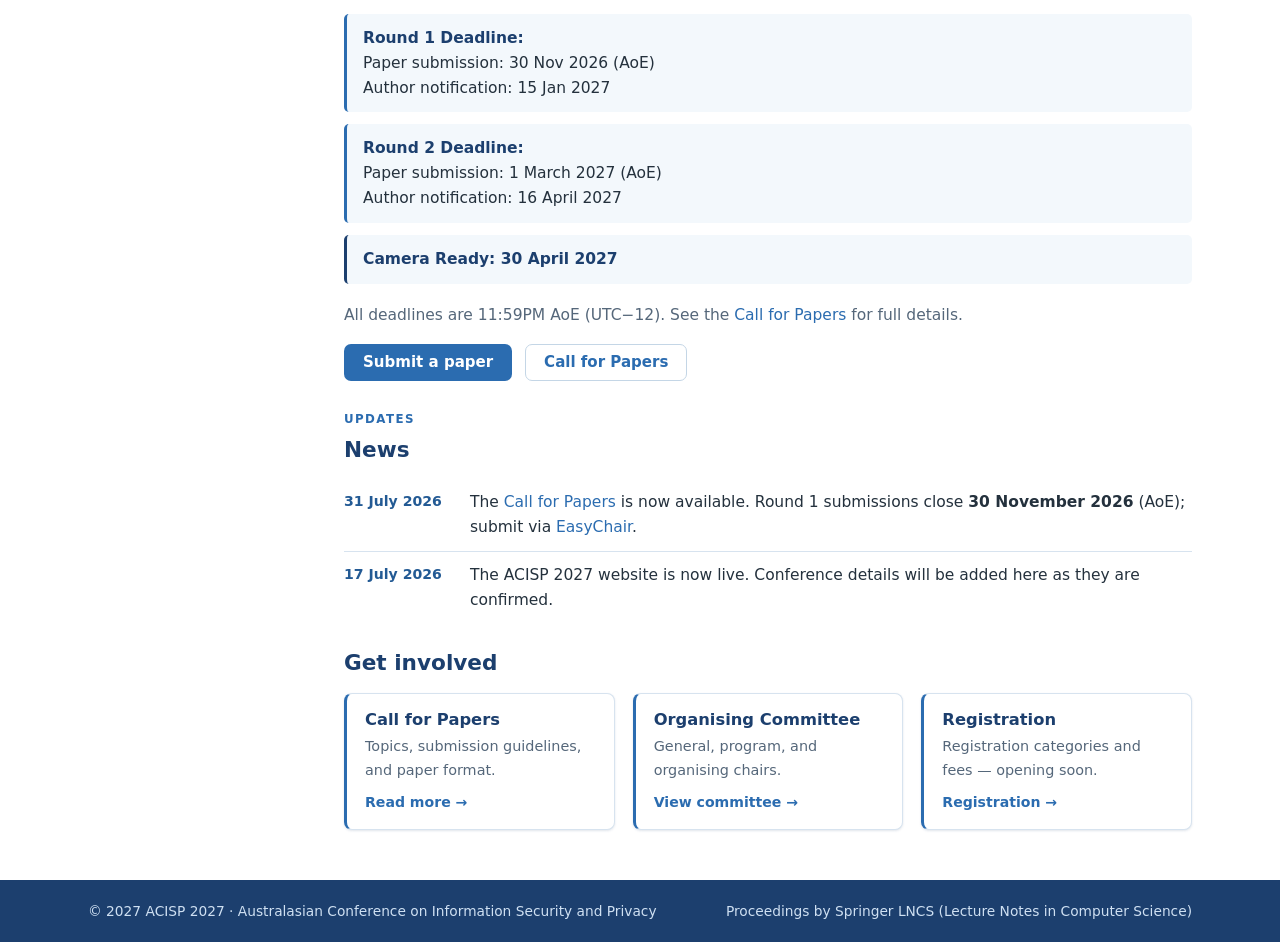
==== commit d3e869a1: "Add conference introduction video" ====
--- a/index.html
+++ b/index.html
@@ -50,6 +50,21 @@
           <li><p class="k">Where</p><p class="v"><span data-config="city">Melbourne</span>, <span data-config="country">Australia</span></p></li>
           <li><p class="k">Proceedings</p><p class="v"><span data-config="proceedings">Springer LNCS</span></p></li>
         </ul>
+        <figure class="conference-video">
+          <video
+            class="conference-video__player"
+            controls
+            playsinline
+            preload="metadata"
+            poster="media/acisp-2027-introduction-poster.jpg"
+            aria-label="ACISP 2027 conference introduction video"
+          >
+            <source src="media/acisp-2027-introduction.mp4" type="video/mp4" />
+            Your browser does not support embedded video.
+            <a href="media/acisp-2027-introduction.mp4">Download the ACISP 2027 introduction video</a>.
+          </video>
+          <figcaption>Introducing ACISP 2027 in Melbourne, Australia.</figcaption>
+        </figure>
         <div class="prose">
           <p class="lead">
             The <span data-config="edition">32nd</span> Australasian Conference on Information
--- a/css/styles.css
+++ b/css/styles.css
@@ -93,7 +93,6 @@
 main .container { max-width: none; width: auto; margin: 0; padding: 0; }
 main .section { padding: 0; margin: 0 0 1.6rem; }
 main .section:last-child { margin-bottom: 0; }
-main .section--soft { background: none; border: 0; }
 main .prose { max-width: var(--readw); }
 
 /* ---------- Sidebar ---------- */
@@ -105,7 +104,7 @@
 .menu a[aria-current="page"] { background: var(--accent); color: #fff; font-weight: 600; }
 .menu a[aria-current="page"]:hover { color: #fff; padding-left: 15px; }
 .sidebar__partners { text-align: center; padding: 0 6px; }
-.sidebar__partners h4 { font-size: .7rem; letter-spacing: .12em; text-transform: uppercase; color: var(--faint); margin: 0 0 12px; font-weight: 700; }
+.sidebar__partners h4 { font-size: .7rem; letter-spacing: .12em; text-transform: uppercase; color: var(--muted); margin: 0 0 12px; font-weight: 700; }
 .sidebar__partners a { display: block; margin: 0 auto 16px; }
 .sidebar__partners img { max-width: 155px; max-height: 66px; width: auto; margin: 0 auto; }
 .sidebar__partners .tba { margin-top: 4px; }
@@ -121,11 +120,24 @@
 .site-banner__dot { width: 9px; height: 9px; border-radius: 50%; border: 1px solid rgba(255, 255, 255, .85); background: rgba(255, 255, 255, .3); padding: 0; cursor: pointer; }
 .site-banner__dot:hover { background: rgba(255, 255, 255, .65); }
 .site-banner__dot.is-active { background: #fff; }
+/* Pause/play control — WCAG 2.2.2 requires a way to stop the rotation. */
+.site-banner__pause { width: 18px; height: 18px; margin-left: 6px; padding: 0; border-radius: 50%; border: 1px solid rgba(255, 255, 255, .85); background: rgba(0, 0, 0, .35); cursor: pointer; position: relative; }
+.site-banner__pause:hover { background: rgba(0, 0, 0, .55); }
+.site-banner__pause::before, .site-banner__pause::after { content: ""; position: absolute; top: 4px; width: 2px; height: 8px; background: #fff; }
+.site-banner__pause::before { left: 5px; }
+.site-banner__pause::after { right: 5px; }
+/* paused → show a single play triangle instead of the two bars */
+.site-banner.is-paused .site-banner__pause::before { left: 5px; top: 3px; width: 0; height: 0; background: none; border-left: 7px solid #fff; border-top: 5px solid transparent; border-bottom: 5px solid transparent; }
+.site-banner.is-paused .site-banner__pause::after { display: none; }
+@media (max-width: 520px) {
+  /* keep the credit clear of the dot controls in the bottom band */
+  .site-banner__credit { top: 8px; bottom: auto; }
+}
 @media (prefers-reduced-motion: reduce) { .site-banner__slide { transition: none; } }
 .site-banner__title { margin: 0; color: #fff; font-size: clamp(1.7rem, 3.6vw, 2.5rem); font-weight: 800; letter-spacing: .5px; line-height: 1.1; text-shadow: 0 1px 8px rgba(0, 0, 0, .45); }
 .site-banner__sub { margin: 3px 0 0; color: #e8f0fb; font-size: clamp(.92rem, 1.7vw, 1.12rem); font-weight: 500; text-shadow: 0 1px 6px rgba(0, 0, 0, .5); }
-.site-banner__credit { position: absolute; right: 12px; bottom: 7px; font-size: .66rem; color: rgba(255, 255, 255, .72); }
-.site-banner__credit a { color: rgba(255, 255, 255, .85); }
+.site-banner__credit { position: absolute; right: 12px; bottom: 7px; font-size: .66rem; color: rgba(255, 255, 255, .88); text-shadow: 0 1px 6px rgba(0, 0, 0, .75); }
+.site-banner__credit a { color: #fff; }
 
 /* ---------- Page heading (interior + home) ---------- */
 .pagehead { background: none; border: 0; }
@@ -133,7 +145,7 @@
 .pagehead h1 { margin: .1rem 0 .3rem; }
 .pagehead p { color: var(--muted); max-width: var(--readw); margin: 0; }
 .breadcrumb { font-size: .82rem; color: var(--muted); margin: 0 0 .3rem; }
-.breadcrumb a { color: var(--muted); }
+.breadcrumb a { color: var(--accent); text-decoration: underline; text-underline-offset: 2px; }
 
 /* ---------- Prose / content ---------- */
 .section__head { max-width: var(--readw); margin-bottom: 1rem; }
@@ -167,7 +179,7 @@
 .card h3 { margin-top: 0; }
 .grid { display: grid; gap: 18px; }
 .grid--2 { grid-template-columns: repeat(2, 1fr); }
-.grid--3 { grid-template-columns: repeat(2, 1fr); }
+.grid--3 { grid-template-columns: repeat(3, 1fr); }
 .linkcard { display: flex; flex-direction: column; gap: 5px; background: #fff; border: 1px solid var(--line); border-left: 3px solid var(--accent); border-radius: var(--radius); padding: 16px 18px; box-shadow: var(--shadow-sm); transition: box-shadow .15s, transform .12s; }
 .linkcard:hover { box-shadow: var(--shadow-md); transform: translateY(-2px); text-decoration: none; }
 .linkcard h3 { font-size: 1.02rem; margin: 0; }
@@ -179,6 +191,15 @@
 .facts li { background: var(--bg-soft); border: 1px solid var(--line); border-radius: var(--radius); padding: 14px 16px; }
 .facts .k { font-size: .72rem; font-weight: 700; letter-spacing: .08em; text-transform: uppercase; color: var(--accent); margin: 0 0 3px; }
 .facts .v { font-size: 1rem; font-weight: 600; color: var(--navy); margin: 0; }
+
+/* Conference introduction video (home) */
+.conference-video { max-width: var(--readw); margin: 1.15rem 0 1.35rem; }
+.conference-video__player {
+  display: block; width: 100%; aspect-ratio: 16 / 9;
+  background: var(--navy-800); border: 1px solid var(--line-2);
+  border-radius: var(--radius); box-shadow: var(--shadow-sm);
+}
+.conference-video figcaption { margin-top: .45rem; color: var(--muted); font-size: .82rem; }
 
 /* ---------- Tables ---------- */
 .table-wrap { overflow-x: auto; border: 1px solid var(--line); border-radius: var(--radius); }
@@ -188,11 +209,6 @@
 table.data tbody tr:nth-child(even) td { background: var(--bg-soft); }
 table.data tbody tr:last-child td { border-bottom: 0; }
 
-.dates td:last-child { white-space: nowrap; font-variant-numeric: tabular-nums; color: var(--navy); font-weight: 600; }
-.dates .struck td:first-child { color: var(--muted); }
-.dates s { color: var(--muted); }
-.dates .row-highlight td { background: var(--accent-050) !important; }
-.dates .row-highlight td:last-child { color: var(--accent-600); }
 
 table.data tr.subhead td, table.data tr.subhead th { background: var(--navy); color: #fff; font-weight: 700; text-transform: uppercase; letter-spacing: .04em; font-size: .78rem; text-align: left; }
 
@@ -240,7 +256,25 @@
 
 .tba { display: inline-flex; align-items: center; gap: 6px; font-size: .84rem; font-weight: 600; color: var(--muted); background: var(--bg-soft); border: 1px dashed var(--line-2); padding: 2px 9px; border-radius: 999px; }
 .tba::before { content: ""; width: 6px; height: 6px; border-radius: 50%; background: var(--faint); }
-.empty-note { color: var(--muted); font-style: italic; padding: 14px 0; }
+/* Empty states carry a page on their own until the data arrives, so give
+   them enough presence not to read as a rendering failure. */
+.empty-note {
+  color: var(--muted); font-style: normal; margin: 0;
+  position: relative;                 /* not flex: links must stay inline */
+  max-width: var(--readw); padding: 20px 24px 20px 56px;
+  background: var(--bg-soft); border: 1px dashed var(--line-2);
+  border-radius: var(--radius);
+}
+.empty-note::before {
+  content: ""; position: absolute; left: 22px; top: 21px;
+  width: 18px; height: 18px;
+  border-radius: 50%; border: 2px solid var(--line-2);
+  background:
+    linear-gradient(var(--muted), var(--muted)) center 3px / 2px 6px no-repeat,
+    linear-gradient(var(--muted), var(--muted)) center 11px / 2px 2px no-repeat;
+}
+.empty-note a { color: var(--accent); }
+.empty-note code { font-style: normal; }
 
 .chips { display: flex; flex-wrap: wrap; gap: 8px; padding: 0; margin: 0; list-style: none; }
 .chip { background: #fff; border: 1px solid var(--line-2); color: var(--navy); border-radius: 999px; padding: 6px 14px; font-size: .9rem; font-weight: 500; }
@@ -262,7 +296,7 @@
    296px tall (so retina-crisp up to a 148px display height). */
 .pub-logos img { max-height: 88px; max-width: 100%; width: auto; object-fit: contain; }
 
-/* Topics of interest — two columns, readable with long phrases */
+/* Topics of interest — deliberately one per line, as in the CFP document */
 .topic-list { list-style: none; margin: 0 0 1rem; padding: 0; }
 .topic-list li { position: relative; padding: 5px 0 5px 18px; font-size: .95rem; }
 .topic-list li::before { content: ""; position: absolute; left: 2px; top: 13px; width: 6px; height: 6px; border-radius: 50%; background: var(--accent); }
@@ -302,6 +336,9 @@
   .speaker { grid-template-columns: 1fr; }
   .speaker__photo { width: 110px; height: 110px; }
 }
+@media (max-width: 980px) {
+  .grid--3 { grid-template-columns: repeat(2, 1fr); }
+}
 @media (max-width: 620px) {
   .grid--2, .grid--3 { grid-template-columns: 1fr; }
   .facts { grid-template-columns: 1fr; }
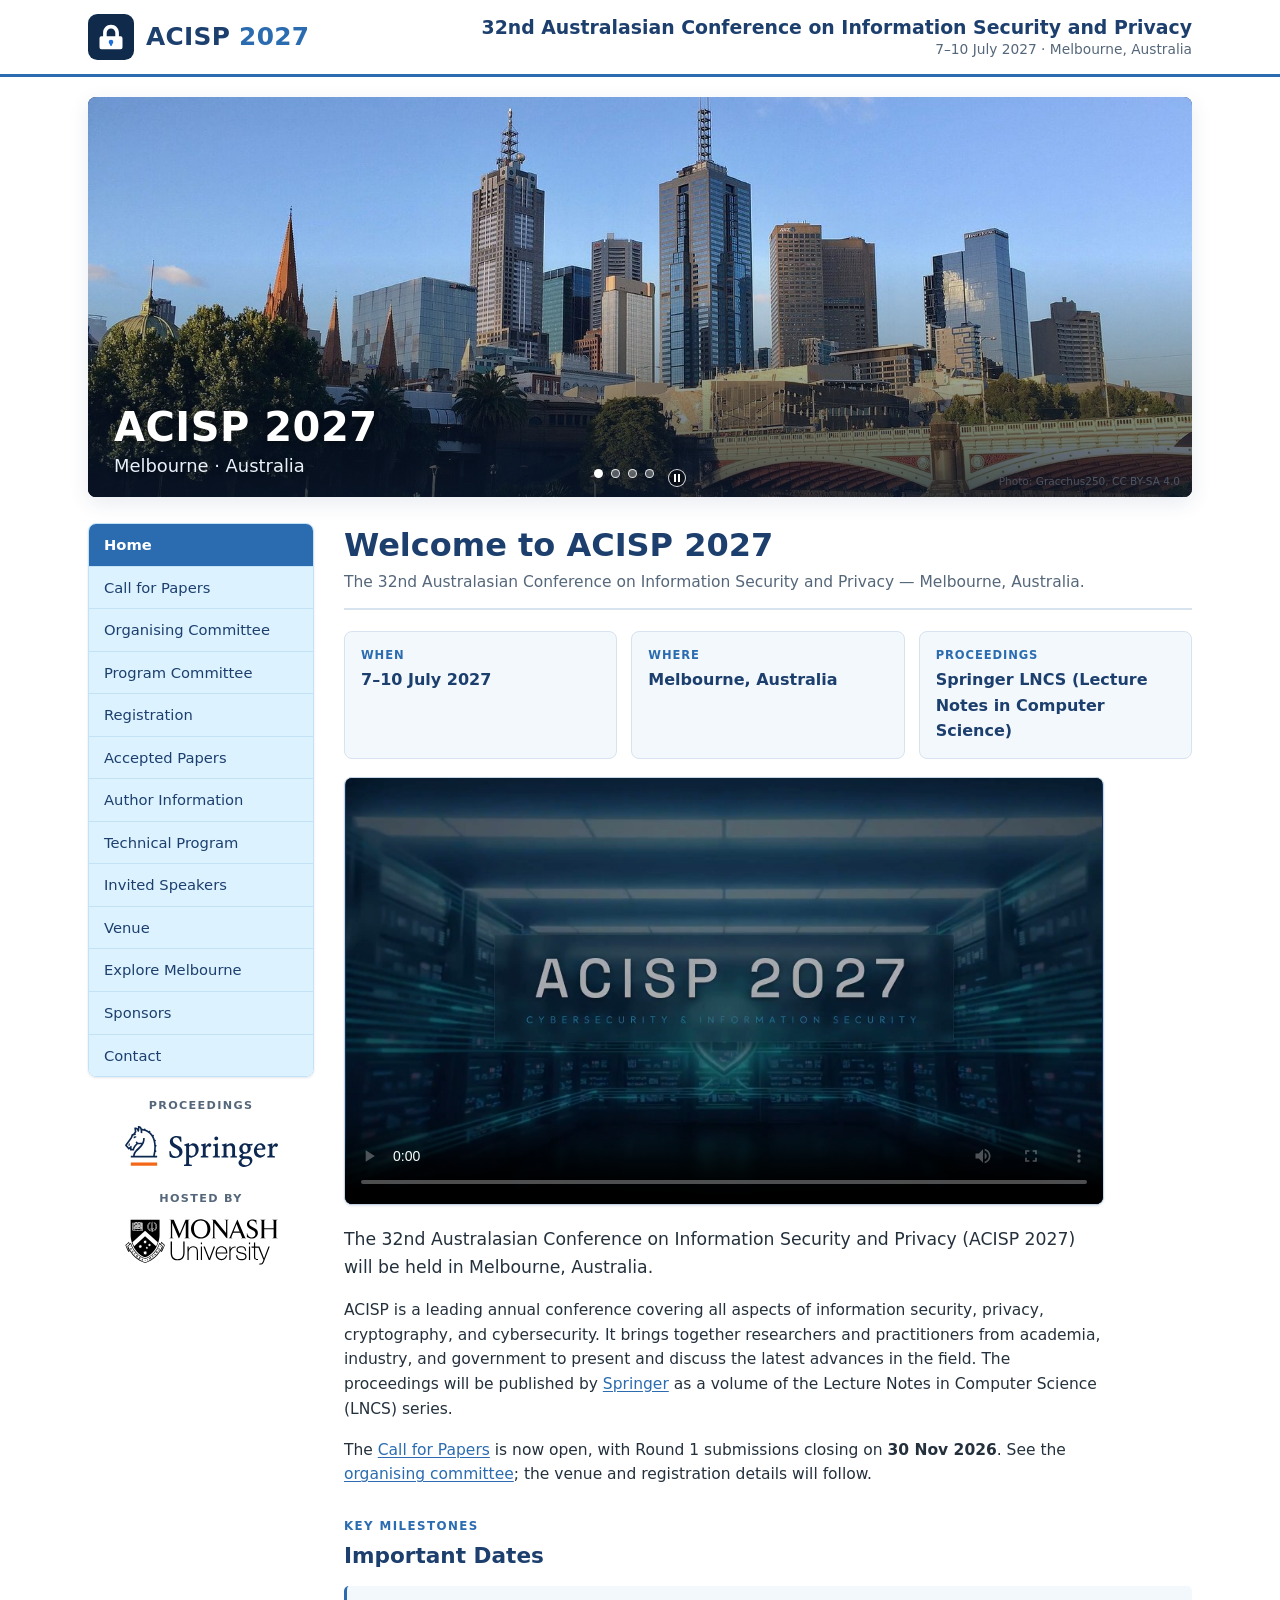
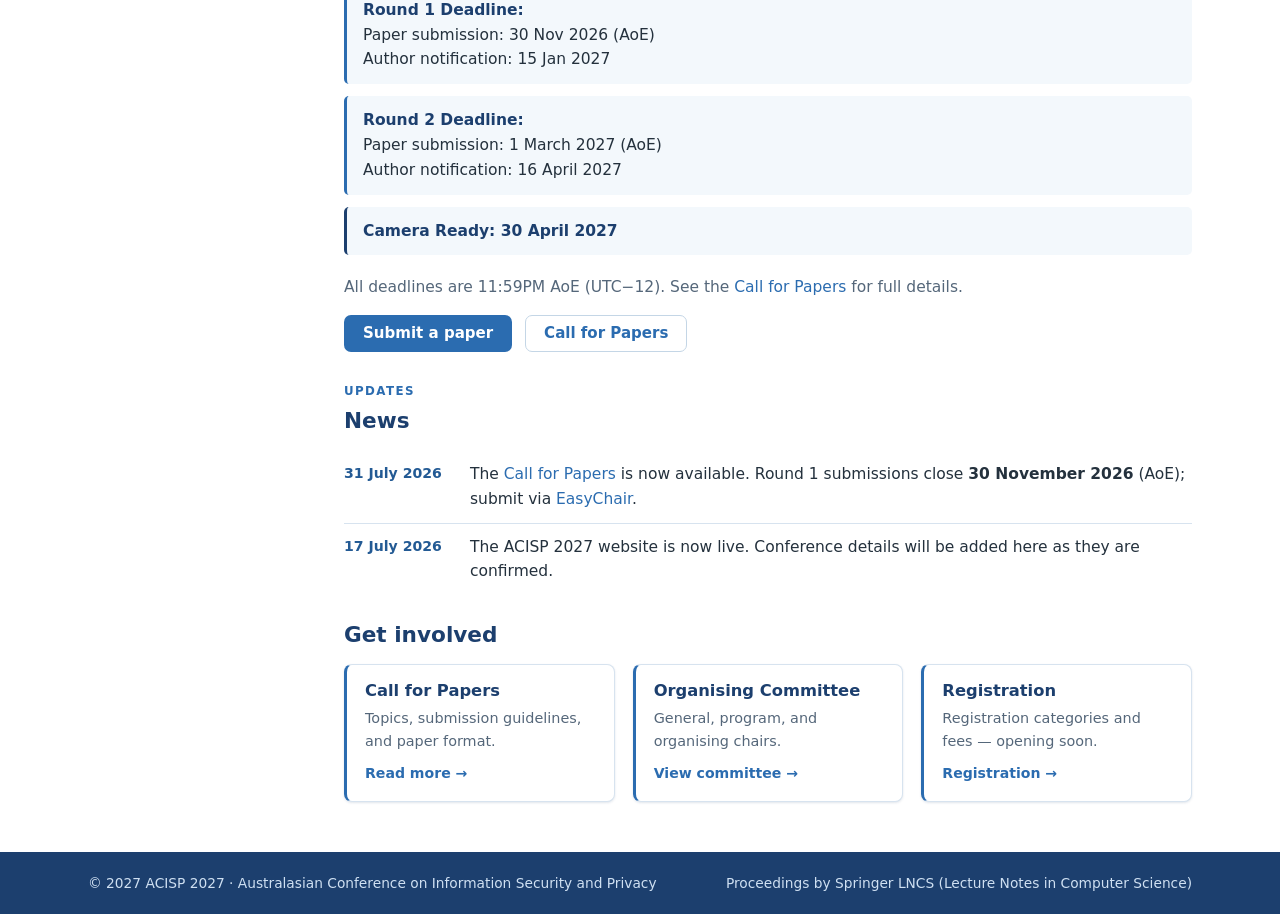
==== commit 9fa31f3e: "Remove redundant video caption" ====
--- a/index.html
+++ b/index.html
@@ -63,7 +63,6 @@
             Your browser does not support embedded video.
             <a href="media/acisp-2027-introduction.mp4">Download the ACISP 2027 introduction video</a>.
           </video>
-          <figcaption>Introducing ACISP 2027 in Melbourne, Australia.</figcaption>
         </figure>
         <div class="prose">
           <p class="lead">
--- a/css/styles.css
+++ b/css/styles.css
@@ -199,8 +199,6 @@
   background: var(--navy-800); border: 1px solid var(--line-2);
   border-radius: var(--radius); box-shadow: var(--shadow-sm);
 }
-.conference-video figcaption { margin-top: .45rem; color: var(--muted); font-size: .82rem; }
-
 /* ---------- Tables ---------- */
 .table-wrap { overflow-x: auto; border: 1px solid var(--line); border-radius: var(--radius); }
 table.data { width: 100%; border-collapse: collapse; font-size: .95rem; background: #fff; }
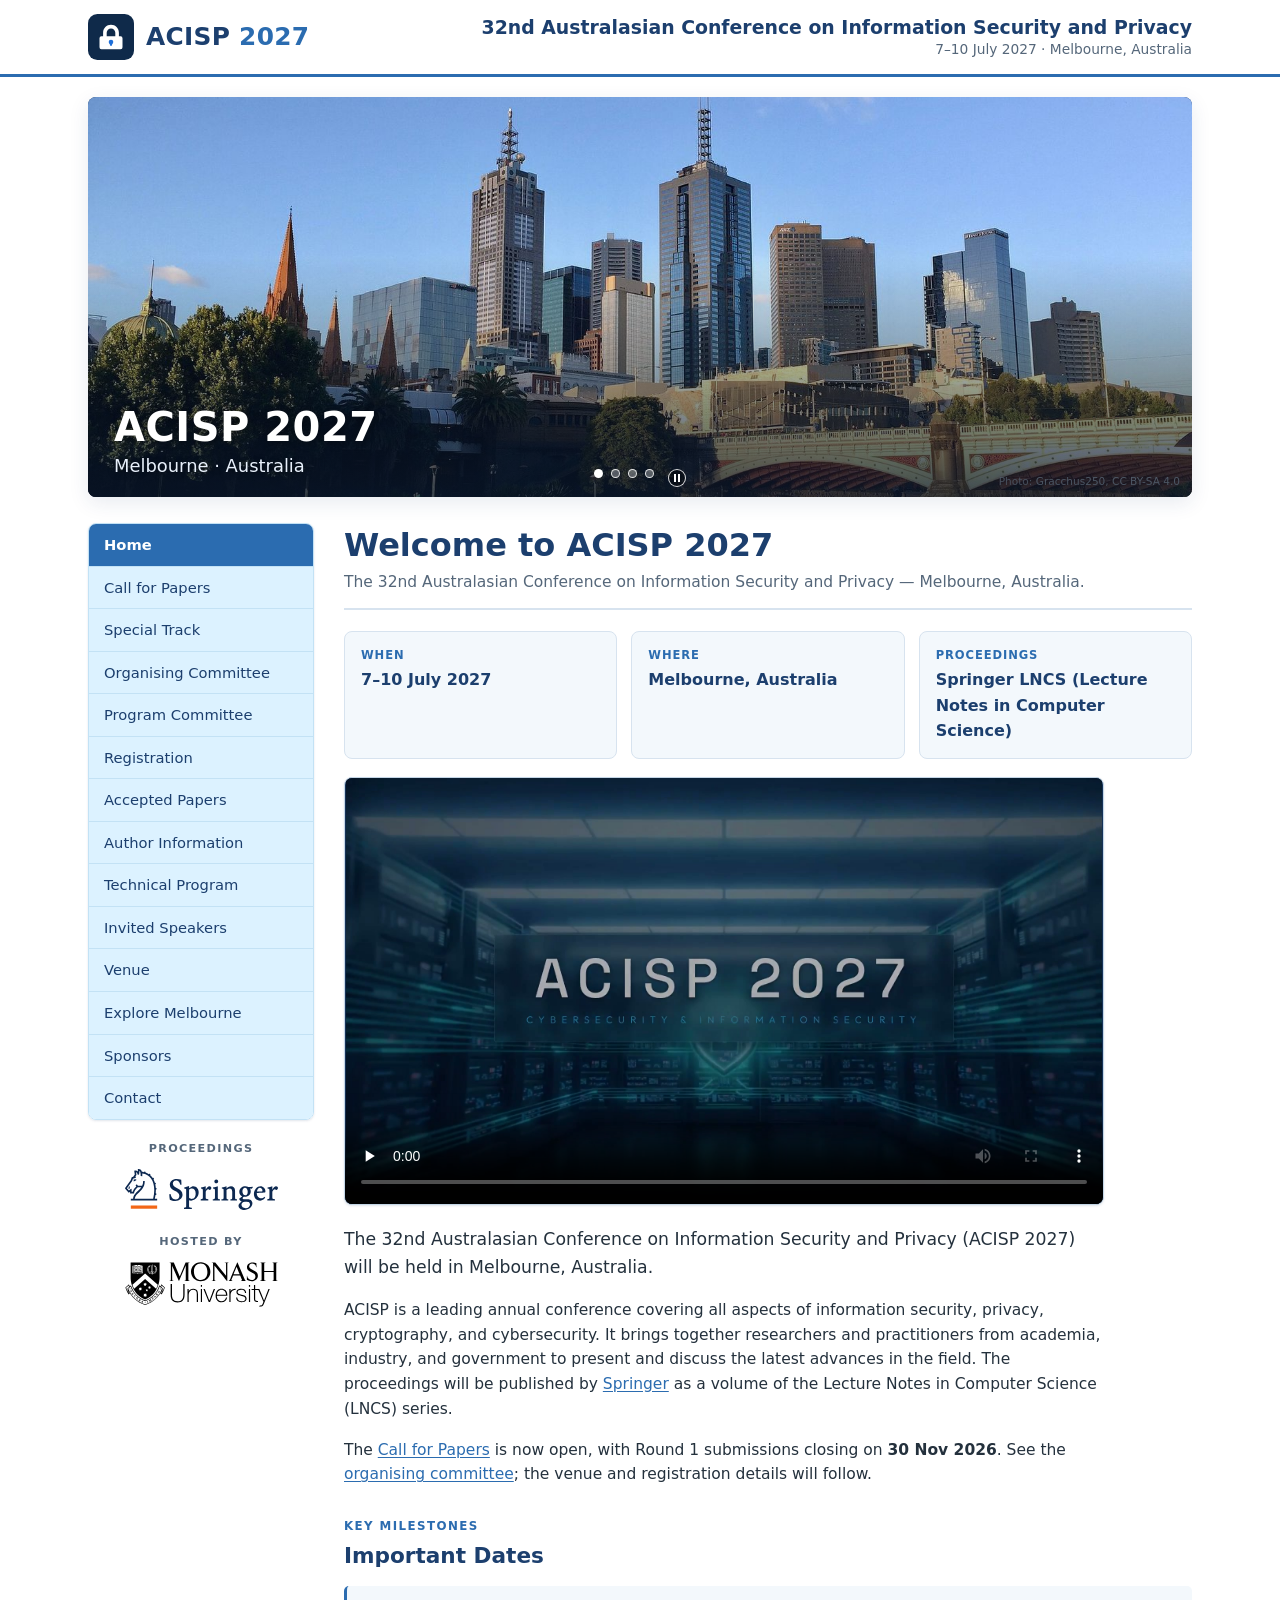
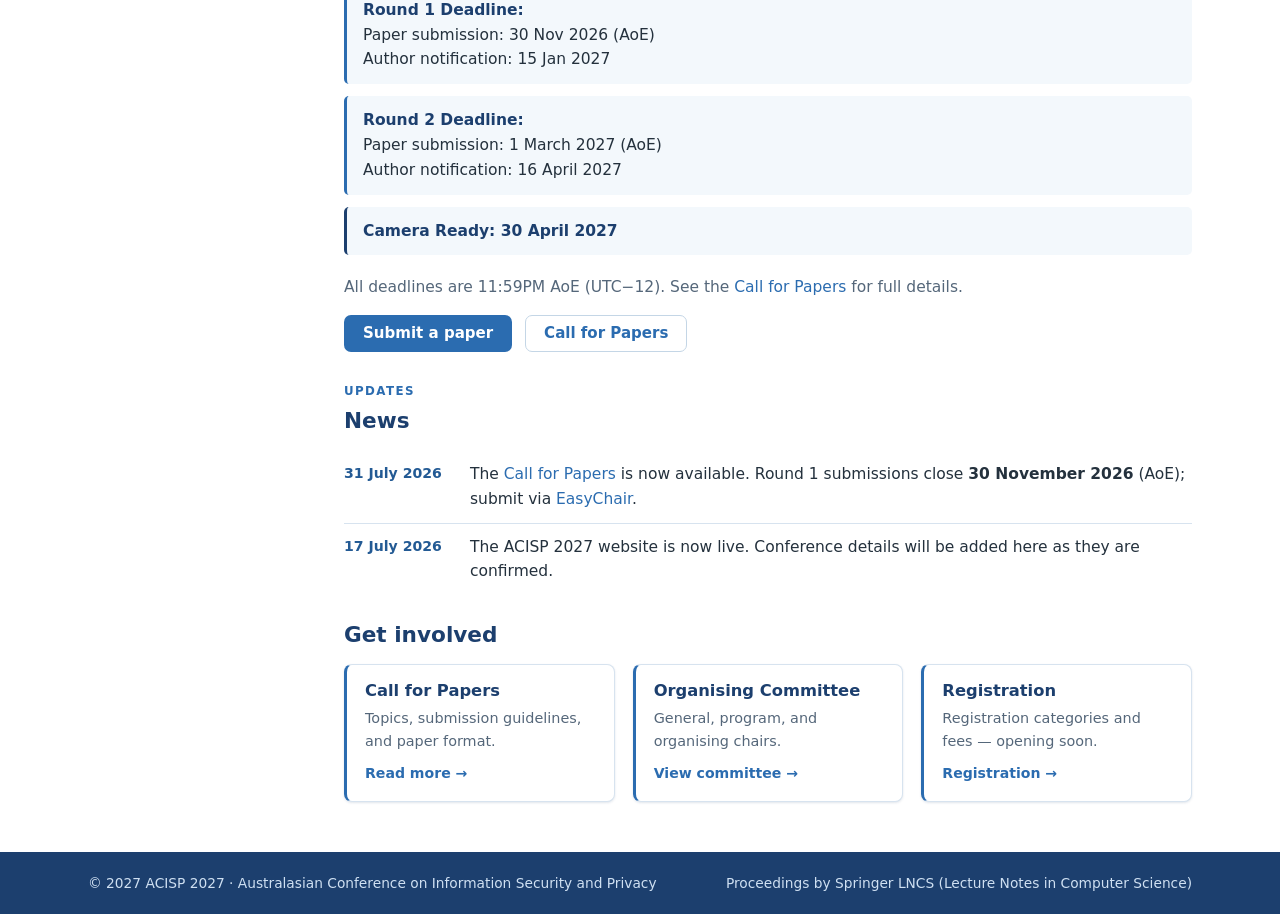
==== commit a5d8125a: "optimize load speed" ====
--- a/index.html
+++ b/index.html
@@ -15,6 +15,7 @@
 
     <link rel="icon" type="image/svg+xml" href="img/favicon.svg" />
     <link rel="stylesheet" href="css/styles.css" />
+    <link rel="preload" as="image" href="img/banner-city.jpg" fetchpriority="high" />
     <script src="js/site.js" defer></script>
     <script type="application/ld+json">
       {
@@ -55,7 +56,7 @@
             class="conference-video__player"
             controls
             playsinline
-            preload="metadata"
+            preload="none"
             poster="media/acisp-2027-introduction-poster.jpg"
             aria-label="ACISP 2027 conference introduction video"
           >
--- a/css/styles.css
+++ b/css/styles.css
@@ -227,7 +227,8 @@
   .committee-role { color: var(--accent); font-size: .82rem; letter-spacing: .06em; text-transform: uppercase; }
 }
 .pc-list { columns: 2; column-gap: 36px; }
-.pc-list .person { break-inside: avoid; }
+/* Hanging indent so a wrapped affiliation reads as part of its entry. */
+.pc-list li { break-inside: avoid; padding-left: 1em; text-indent: -1em; }
 
 /* ---------- Speakers ---------- */
 .speaker { display: grid; grid-template-columns: 130px 1fr; gap: 22px; align-items: start; padding: 22px; border: 1px solid var(--line); border-radius: var(--radius); background: #fff; box-shadow: var(--shadow-sm); margin-bottom: 20px; }
